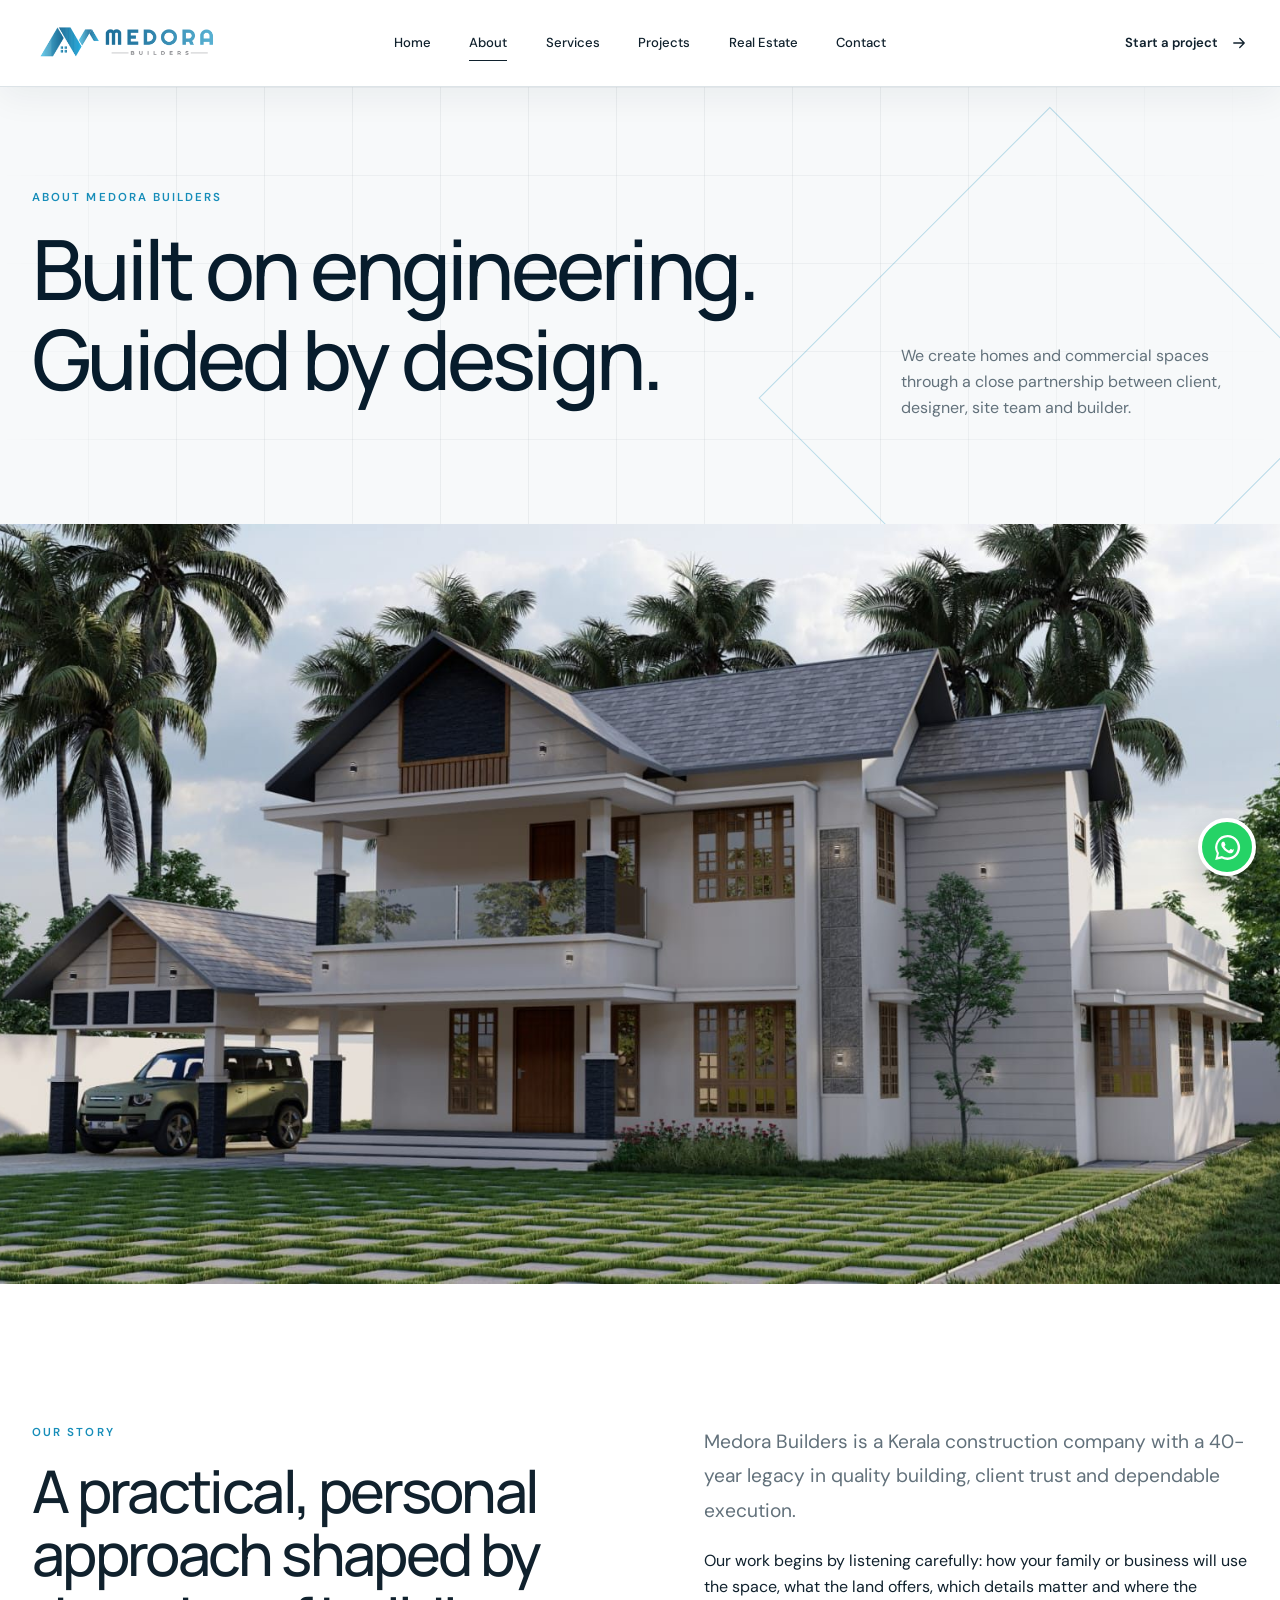
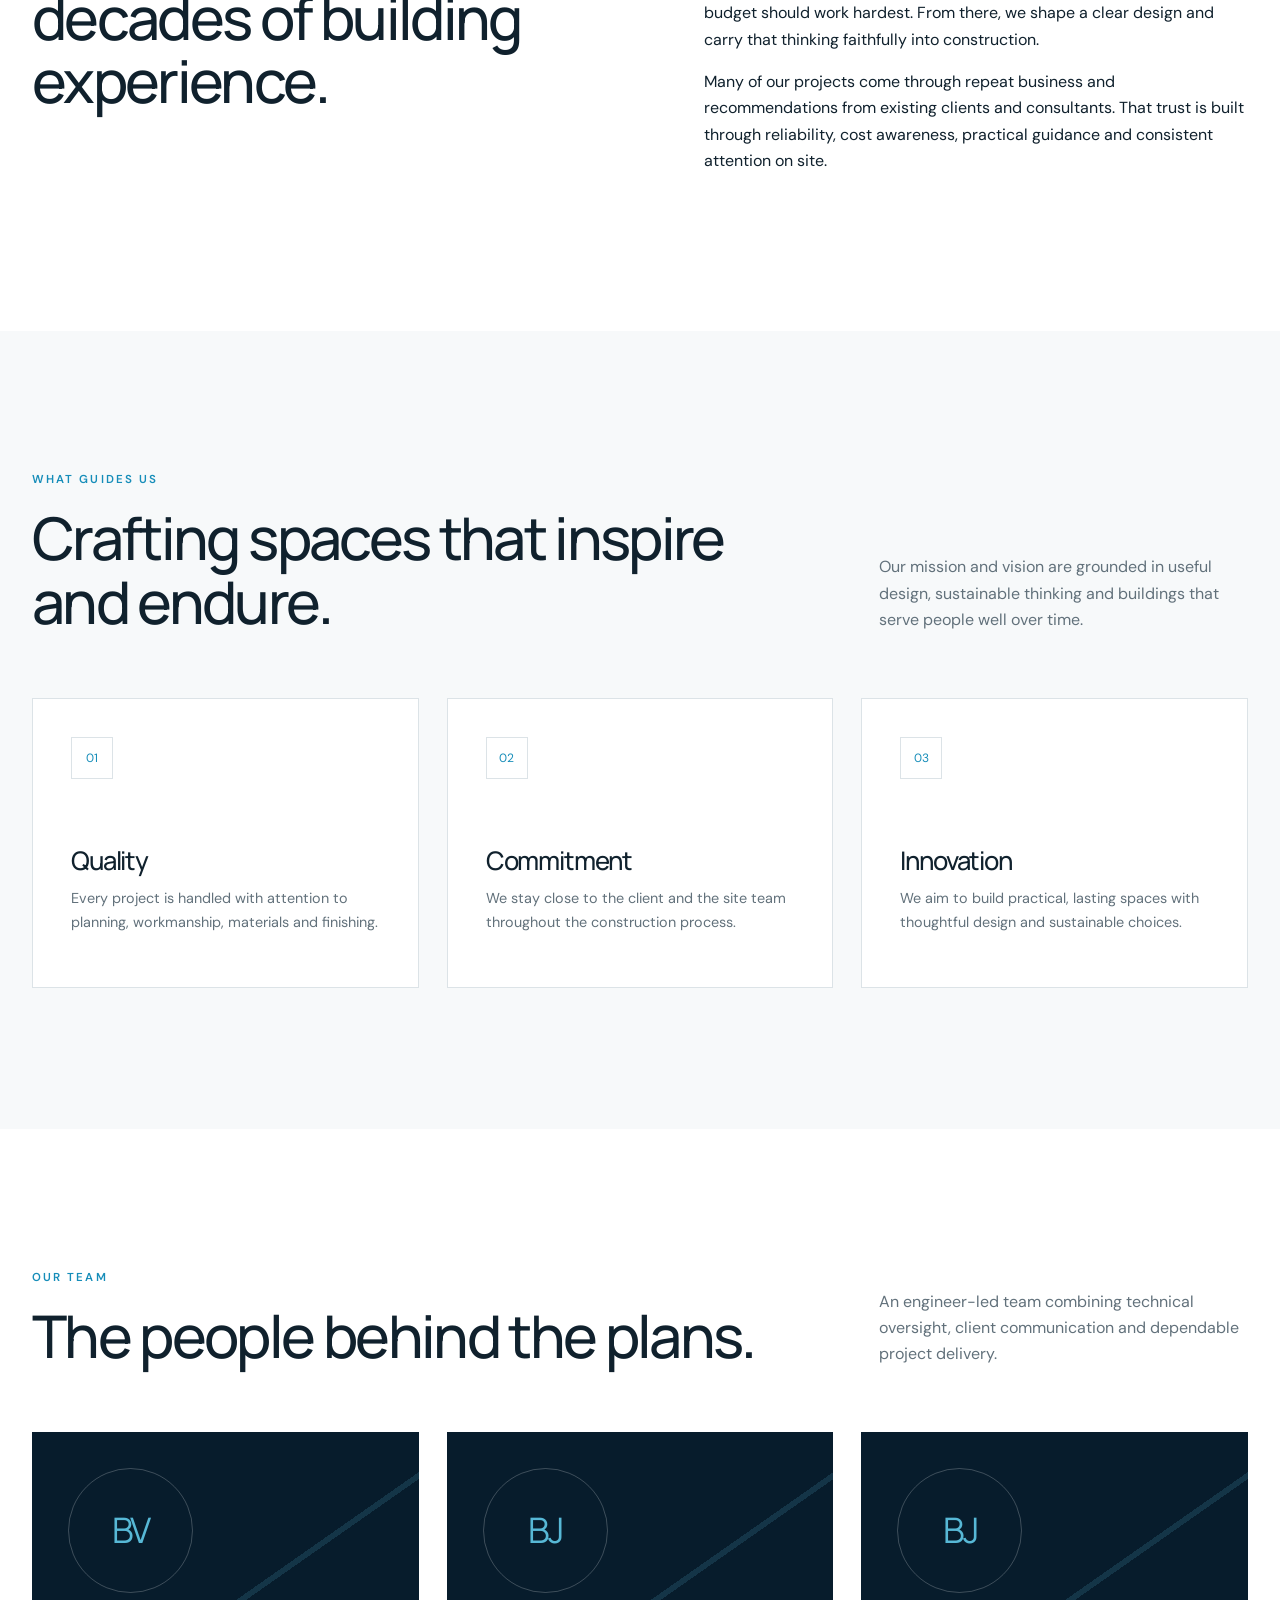
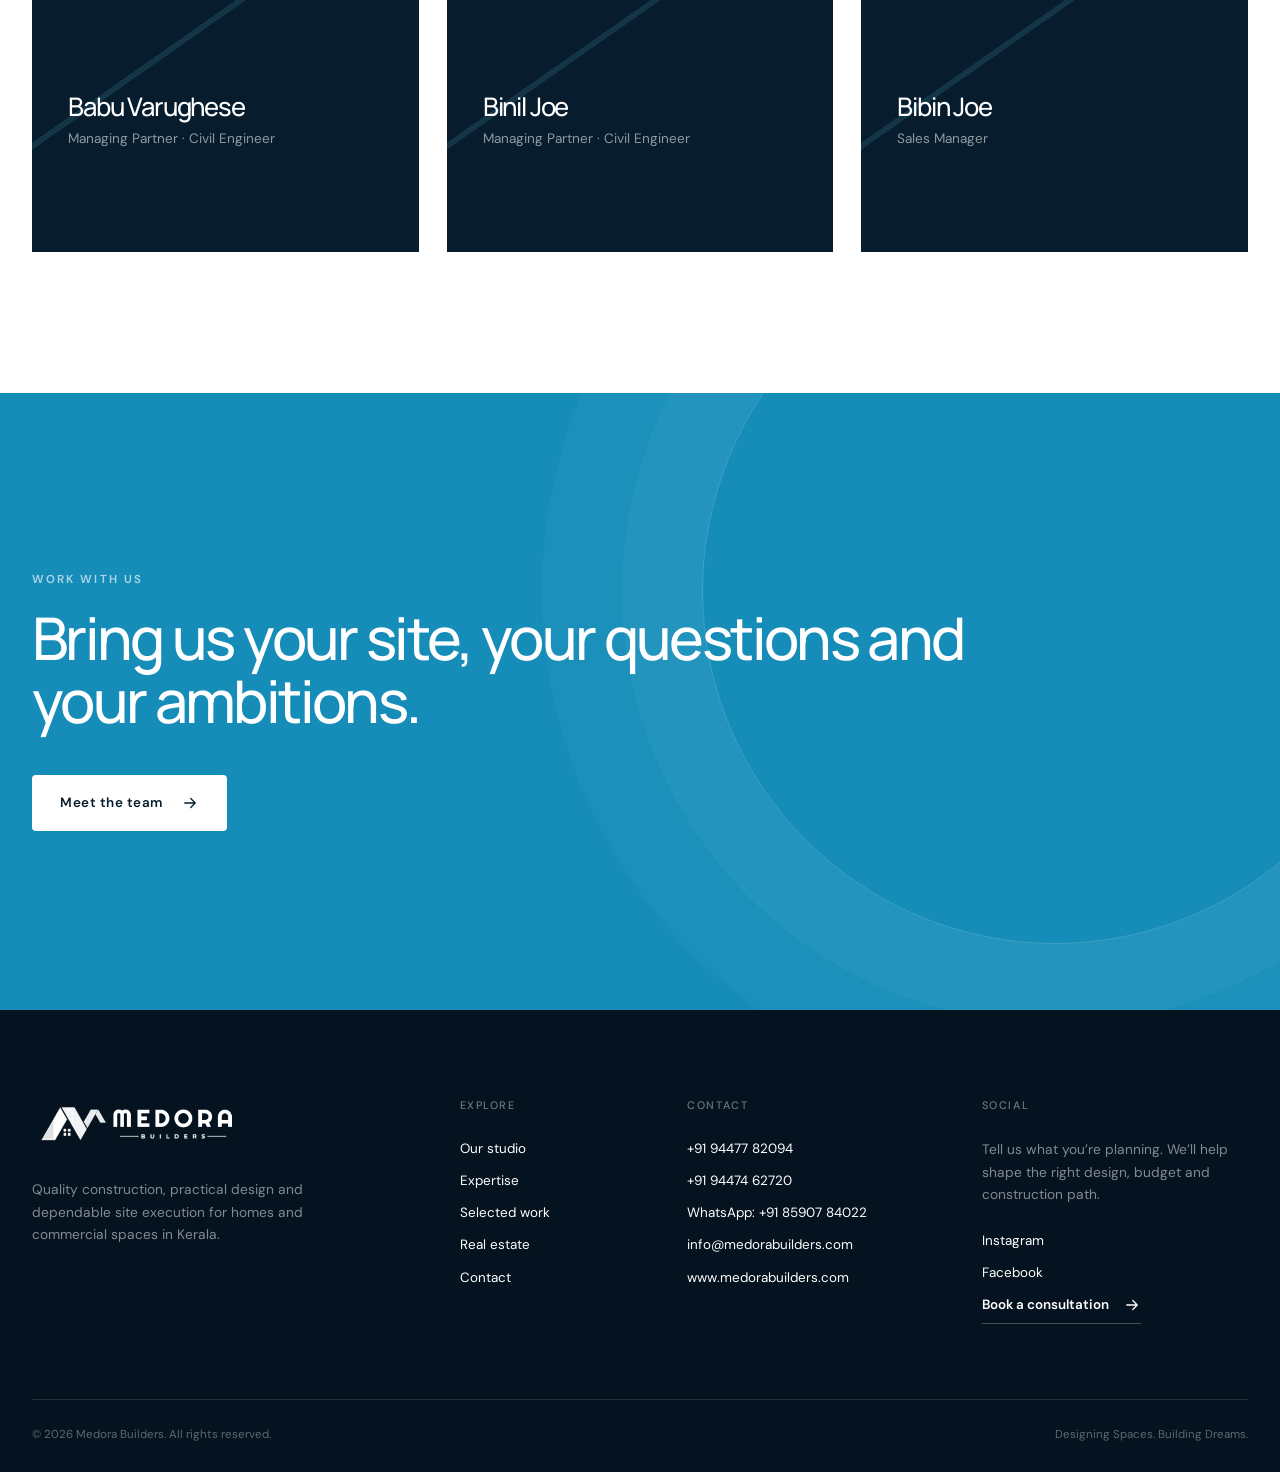
==== about.html @ 75dde577 "Add Medora Builders static website Replace maintenance placeholder with a complete static site. Adds" ====
<!DOCTYPE html>
<html lang="en">
  <head>
    <meta charset="utf-8">
    <meta name="viewport" content="width=device-width, initial-scale=1">
    <title>About Medora Builders | Engineer-Led Building Studio</title>
    <meta name="description" content="Meet the civil engineers and project team behind Medora Builders, a Kerala architecture and construction studio.">
    <meta name="theme-color" content="#071c2c">
    <link rel="canonical" href="https://medorabuilders.com/about.html">
    <link rel="icon" href="assets/images/favicon.png" type="image/png">
    <link rel="stylesheet" href="assets/css/styles.css">
    <script src="assets/js/projects-data.js" defer></script>
    <script src="assets/js/app.js" defer></script>
  </head>
  <body class="inner-page" data-page="about">
    <div data-site-header></div>
    <main>
      <section class="page-hero">
        <div class="container page-hero-grid">
          <div>
            <p class="section-kicker">About Medora Builders</p>
            <h1>Built on engineering. Guided by design.</h1>
          </div>
          <p>We create homes and commercial spaces through a close partnership between client, designer, site team and builder.</p>
        </div>
      </section>

      <div class="wide-image">
        <img src="assets/images/medora-classic-villa-render.jpg" alt="Villa design by Medora Builders">
      </div>

      <section class="section">
        <div class="container story-grid">
          <div data-reveal>
            <p class="section-kicker">Our story</p>
            <h2>A practical, personal approach shaped by decades of building experience.</h2>
          </div>
          <div data-reveal>
            <p class="large-copy">Medora Builders is a Kerala construction company with a 40-year legacy in quality building, client trust and dependable execution.</p>
            <p>Our work begins by listening carefully: how your family or business will use the space, what the land offers, which details matter and where the budget should work hardest. From there, we shape a clear design and carry that thinking faithfully into construction.</p>
            <p>Many of our projects come through repeat business and recommendations from existing clients and consultants. That trust is built through reliability, cost awareness, practical guidance and consistent attention on site.</p>
          </div>
        </div>
      </section>

      <section class="section section-soft">
        <div class="container">
          <div class="section-heading inline-heading" data-reveal>
            <div><p class="section-kicker">What guides us</p><h2>Crafting spaces that inspire and endure.</h2></div>
            <p>Our mission and vision are grounded in useful design, sustainable thinking and buildings that serve people well over time.</p>
          </div>
          <div class="values-grid">
            <article class="value-card" data-reveal><span>01</span><h3>Quality</h3><p>Every project is handled with attention to planning, workmanship, materials and finishing.</p></article>
            <article class="value-card" data-reveal><span>02</span><h3>Commitment</h3><p>We stay close to the client and the site team throughout the construction process.</p></article>
            <article class="value-card" data-reveal><span>03</span><h3>Innovation</h3><p>We aim to build practical, lasting spaces with thoughtful design and sustainable choices.</p></article>
          </div>
        </div>
      </section>

      <section class="section">
        <div class="container">
          <div class="section-heading inline-heading" data-reveal>
            <div><p class="section-kicker">Our team</p><h2>The people behind the plans.</h2></div>
            <p>An engineer-led team combining technical oversight, client communication and dependable project delivery.</p>
          </div>
          <div class="team-grid">
            <article class="team-card" data-reveal><div class="team-monogram">BV</div><h3>Babu Varughese</h3><p>Managing Partner · Civil Engineer</p></article>
            <article class="team-card" data-reveal><div class="team-monogram">BJ</div><h3>Binil Joe</h3><p>Managing Partner · Civil Engineer</p></article>
            <article class="team-card" data-reveal><div class="team-monogram">BJ</div><h3>Bibin Joe</h3><p>Sales Manager</p></article>
          </div>
        </div>
      </section>

      <section class="contact-banner">
        <div class="container" data-reveal>
          <p class="section-kicker light">Work with us</p>
          <h2>Bring us your site, your questions and your ambitions.</h2>
          <a class="button button-light" href="contact.html">Meet the team
            <svg viewBox="0 0 24 24" aria-hidden="true"><path d="M5 12h14M13 6l6 6-6 6"/></svg>
          </a>
        </div>
      </section>
    </main>
    <div data-site-footer></div>
  </body>
</html>
---- assets/css/styles.css ----
@import url("https://fonts.googleapis.com/css2?family=DM+Sans:wght@300;400;500;600&family=Manrope:wght@400;500;600&display=swap");

:root {
  --navy: #071c2c;
  --navy-2: #0b2a40;
  --blue: #168db9;
  --blue-soft: #dff2f8;
  --sky: #57b8d6;
  --ink: #10212d;
  --muted: #62717b;
  --line: #dce3e7;
  --paper: #f7f9fa;
  --white: #fff;
  --green: #25d366;
  --shadow: 0 24px 70px rgba(6, 30, 46, 0.12);
  --radius: 4px;
  --container: min(1240px, calc(100vw - 64px));
}

* {
  box-sizing: border-box;
}

html {
  scroll-behavior: smooth;
}

body {
  margin: 0;
  overflow-x: hidden;
  color: var(--ink);
  background: var(--white);
  font-family: "DM Sans", Arial, sans-serif;
  font-size: 16px;
  line-height: 1.65;
  -webkit-font-smoothing: antialiased;
}

body.menu-open,
body.lightbox-open {
  overflow: hidden;
}

img {
  display: block;
  max-width: 100%;
}

a {
  color: inherit;
  text-decoration: none;
}

button,
input,
textarea,
select {
  font: inherit;
}

button {
  color: inherit;
}

h1,
h2,
h3,
p {
  margin-top: 0;
}

h1,
h2,
h3 {
  font-family: "Manrope", Arial, sans-serif;
  font-weight: 500;
  letter-spacing: -0.045em;
  line-height: 1.08;
}

h1 {
  font-size: clamp(3.3rem, 7.2vw, 7.4rem);
}

h2 {
  font-size: clamp(2.25rem, 4.6vw, 4.6rem);
}

h3 {
  font-size: clamp(1.25rem, 2vw, 1.7rem);
}

.container {
  width: var(--container);
  margin-inline: auto;
}

.section {
  padding: clamp(90px, 11vw, 150px) 0;
}

.section-soft {
  background: var(--paper);
}

.section-dark {
  color: var(--white);
  background: var(--navy);
}

.section-kicker,
.eyebrow {
  margin-bottom: 18px;
  color: var(--blue);
  font-size: 0.72rem;
  font-weight: 600;
  letter-spacing: 0.18em;
  line-height: 1.4;
  text-transform: uppercase;
}

.eyebrow {
  margin-bottom: 10px;
}

.light {
  color: rgba(255, 255, 255, 0.65);
}

.large-copy {
  color: var(--muted);
  font-size: clamp(1.08rem, 1.5vw, 1.3rem);
  line-height: 1.8;
}

.button {
  display: inline-flex;
  min-height: 56px;
  align-items: center;
  justify-content: center;
  gap: 18px;
  padding: 0 27px;
  border: 1px solid transparent;
  border-radius: var(--radius);
  font-size: 0.84rem;
  font-weight: 600;
  letter-spacing: 0.04em;
  transition: 0.3s ease;
}

.button svg,
.nav-cta svg,
.text-link svg,
.project-arrow svg {
  width: 18px;
  fill: none;
  stroke: currentColor;
  stroke-linecap: round;
  stroke-linejoin: round;
  stroke-width: 1.7;
  transition: transform 0.3s ease;
}

.button:hover svg,
.nav-cta:hover svg,
.text-link:hover svg {
  transform: translateX(5px);
}

.button-primary {
  color: var(--white);
  background: var(--blue);
}

.button-primary:hover {
  background: #0f7da5;
  transform: translateY(-2px);
}

.button-outline {
  border-color: rgba(255, 255, 255, 0.45);
  color: var(--white);
  background: rgba(255, 255, 255, 0.04);
  backdrop-filter: blur(8px);
}

.button-outline:hover {
  border-color: var(--white);
  background: rgba(255, 255, 255, 0.1);
}

.button-light {
  color: var(--navy);
  background: var(--white);
}

.text-link {
  display: inline-flex;
  align-items: center;
  gap: 14px;
  border-bottom: 1px solid var(--line);
  padding-bottom: 7px;
  font-size: 0.86rem;
  font-weight: 600;
}

.text-link.light {
  border-color: rgba(255, 255, 255, 0.25);
  color: var(--white);
}

[data-reveal] {
  opacity: 0;
  transform: translateY(24px);
  transition: opacity 0.8s ease, transform 0.8s cubic-bezier(0.2, 0.7, 0.2, 1);
}

[data-reveal].revealed {
  opacity: 1;
  transform: translateY(0);
}

.site-header {
  position: fixed;
  z-index: 100;
  top: 0;
  right: 0;
  left: 0;
  border-bottom: 1px solid rgba(255, 255, 255, 0.15);
  color: var(--white);
  transition: 0.35s ease;
}

.site-header.scrolled,
.inner-page .site-header {
  border-color: var(--line);
  color: var(--ink);
  background: rgba(255, 255, 255, 0.95);
  box-shadow: 0 10px 35px rgba(7, 28, 44, 0.06);
  backdrop-filter: blur(16px);
}

.nav-wrap {
  position: relative;
  z-index: 2;
  display: grid;
  min-height: 86px;
  grid-template-columns: 250px 1fr 250px;
  align-items: center;
}

.brand {
  position: relative;
  z-index: 2;
  width: 190px;
  line-height: 0;
}

.brand img {
  display: block;
  width: 100%;
  height: auto;
  object-fit: contain;
  filter: brightness(0) invert(1);
}

.site-header.scrolled .brand img,
.inner-page .brand img {
  filter: none;
}

.desktop-nav {
  display: flex;
  align-items: center;
  justify-content: center;
  gap: clamp(22px, 3vw, 42px);
}

.desktop-nav a {
  position: relative;
  padding: 31px 0;
  font-size: 0.82rem;
  font-weight: 500;
}

.desktop-nav a::after {
  position: absolute;
  right: 0;
  bottom: 24px;
  left: 0;
  height: 1px;
  background: currentColor;
  content: "";
  transform: scaleX(0);
  transition: transform 0.25s ease;
}

.desktop-nav a:hover::after,
.desktop-nav a.active::after {
  transform: scaleX(1);
}

.nav-cta {
  display: inline-flex;
  align-items: center;
  justify-self: end;
  gap: 12px;
  font-size: 0.82rem;
  font-weight: 600;
}

.menu-toggle {
  position: relative;
  z-index: 2;
  display: none;
  width: 44px;
  height: 44px;
  align-items: center;
  justify-content: center;
  border: 0;
  background: none;
  cursor: pointer;
}

.menu-toggle svg {
  width: 25px;
  fill: none;
  stroke: currentColor;
  stroke-linecap: round;
  stroke-width: 1.7;
}

.mobile-menu {
  display: none;
}

.hero {
  position: relative;
  display: flex;
  min-height: min(920px, 100svh);
  align-items: flex-end;
  overflow: hidden;
  color: var(--white);
  background: var(--navy);
}

.hero::before {
  position: absolute;
  z-index: 1;
  inset: 0;
  background:
    linear-gradient(90deg, rgba(3, 21, 34, 0.88) 0%, rgba(3, 21, 34, 0.5) 47%, rgba(3, 21, 34, 0.15) 100%),
    linear-gradient(0deg, rgba(3, 21, 34, 0.65) 0%, transparent 55%);
  content: "";
}

.hero-media {
  position: absolute;
  inset: 0;
}

.hero-media img {
  width: 100%;
  height: 100%;
  object-fit: cover;
  animation: heroScale 14s ease-out both;
}

@keyframes heroScale {
  from {
    transform: scale(1.06);
  }
  to {
    transform: scale(1);
  }
}

.hero-content {
  position: relative;
  z-index: 2;
  padding-top: 170px;
  padding-bottom: clamp(70px, 9vw, 120px);
}

.hero-content h1 {
  max-width: 980px;
  margin-bottom: 30px;
}

.hero-intro {
  display: grid;
  max-width: 920px;
  grid-template-columns: 1fr auto;
  align-items: end;
  gap: 40px;
}

.hero-intro p {
  max-width: 540px;
  margin: 0;
  color: rgba(255, 255, 255, 0.76);
  font-size: 1.06rem;
}

.hero-actions {
  display: flex;
  gap: 12px;
}

.hero-caption {
  position: absolute;
  z-index: 2;
  right: 24px;
  bottom: 22px;
  color: rgba(255, 255, 255, 0.65);
  font-size: 0.68rem;
  letter-spacing: 0.14em;
  text-transform: uppercase;
  writing-mode: vertical-rl;
}

.intro-grid,
.detail-grid {
  display: grid;
  grid-template-columns: minmax(260px, 0.8fr) minmax(440px, 1.2fr);
  gap: clamp(60px, 9vw, 150px);
}

.intro-grid h2 {
  max-width: 580px;
  margin-bottom: 0;
}

.intro-copy {
  align-self: end;
}

.intro-copy .text-link {
  margin-top: 16px;
}

.stats-row {
  display: grid;
  margin-top: 90px;
  border-top: 1px solid var(--line);
  grid-template-columns: repeat(3, 1fr);
}

.stat {
  padding: 42px 30px 0 0;
  border-right: 1px solid var(--line);
}

.stat + .stat {
  padding-left: 42px;
}

.stat:last-child {
  border-right: 0;
}

.stat strong {
  display: block;
  margin-bottom: 10px;
  color: var(--navy);
  font-family: "Manrope", Arial, sans-serif;
  font-size: clamp(2.7rem, 5vw, 4.7rem);
  font-weight: 400;
  letter-spacing: -0.06em;
  line-height: 1;
}

.stat > span {
  color: var(--muted);
  font-size: 0.84rem;
}

.stat strong span {
  color: inherit;
  font-size: inherit;
}

.capability-row {
  display: grid;
  margin-top: 90px;
  border-top: 1px solid var(--line);
  grid-template-columns: repeat(3, 1fr);
}

.capability {
  padding: 34px 34px 0 0;
  border-right: 1px solid var(--line);
}

.capability + .capability {
  padding-left: 34px;
}

.capability:last-child {
  border-right: 0;
}

.capability strong,
.capability span {
  display: block;
}

.capability strong {
  margin-bottom: 12px;
  color: var(--navy);
  font-family: "Manrope", Arial, sans-serif;
  font-size: clamp(1.25rem, 2vw, 1.65rem);
  font-weight: 500;
  letter-spacing: -0.03em;
  line-height: 1.15;
}

.capability span {
  color: var(--muted);
  font-size: 0.9rem;
  line-height: 1.7;
}

.inline-heading {
  display: grid;
  margin-bottom: 64px;
  grid-template-columns: 1.35fr 0.65fr;
  align-items: end;
  gap: 80px;
}

.inline-heading h2 {
  margin: 0;
}

.inline-heading > p {
  margin: 0;
  color: var(--muted);
}

.services-grid {
  display: grid;
  border-top: 1px solid rgba(255, 255, 255, 0.18);
  grid-template-columns: repeat(3, 1fr);
}

.service-card {
  position: relative;
  min-height: 350px;
  padding: 40px;
  border-right: 1px solid rgba(255, 255, 255, 0.18);
  border-bottom: 1px solid rgba(255, 255, 255, 0.18);
  transition: background 0.35s ease;
}

.service-card:nth-child(3n) {
  border-right: 0;
}

.service-card:hover {
  background: var(--navy-2);
}

.service-number {
  display: block;
  margin-bottom: 80px;
  color: var(--sky);
  font-size: 0.72rem;
  letter-spacing: 0.15em;
}

.service-card h3 {
  margin-bottom: 18px;
}

.service-card p {
  margin: 0;
  color: rgba(255, 255, 255, 0.56);
  font-size: 0.92rem;
}

.project-grid {
  display: grid;
  grid-template-columns: repeat(2, 1fr);
  gap: 80px 28px;
}

.project-card {
  min-width: 0;
}

.project-image {
  position: relative;
  display: block;
  height: clamp(330px, 43vw, 580px);
  overflow: hidden;
  background: #e9edef;
}

.project-card:nth-child(even) {
  margin-top: 100px;
}

.project-image img {
  width: 100%;
  height: 100%;
  object-fit: cover;
  transition: transform 0.8s cubic-bezier(0.2, 0.7, 0.2, 1);
}

.project-image:hover img {
  transform: scale(1.035);
}

.project-index {
  position: absolute;
  top: 20px;
  left: 20px;
  padding: 6px 10px;
  color: var(--navy);
  background: rgba(255, 255, 255, 0.86);
  font-size: 0.68rem;
  font-weight: 600;
  letter-spacing: 0.1em;
  backdrop-filter: blur(8px);
}

.project-arrow {
  position: absolute;
  right: 20px;
  bottom: 20px;
  display: flex;
  width: 54px;
  height: 54px;
  align-items: center;
  justify-content: center;
  color: var(--white);
  background: var(--blue);
  transform: translateY(12px);
  opacity: 0;
  transition: 0.35s ease;
}

.project-image:hover .project-arrow {
  transform: translateY(0);
  opacity: 1;
}

.project-copy {
  display: grid;
  padding-top: 24px;
  grid-template-columns: 1fr 0.7fr;
  gap: 28px;
}

.project-copy h3 {
  margin: 0;
}

.project-copy p:last-child {
  margin: 0;
  color: var(--muted);
  font-size: 0.88rem;
}

.project-section-action {
  margin-top: 75px;
  text-align: center;
}

.why-grid {
  display: grid;
  grid-template-columns: 0.9fr 1.1fr;
  gap: clamp(70px, 10vw, 150px);
}

.why-visual {
  position: relative;
  min-height: 640px;
}

.why-visual img {
  width: 82%;
  height: 88%;
  object-fit: cover;
}

.why-visual::after {
  position: absolute;
  right: 0;
  bottom: 0;
  width: 55%;
  height: 45%;
  border: 18px solid var(--paper);
  background: url("../images/medora-interior-courtyard.jpg") center / cover;
  content: "";
}

.why-copy {
  align-self: center;
}

.why-copy h2 {
  margin-bottom: 50px;
}

.why-list {
  border-top: 1px solid var(--line);
}

.why-item {
  display: grid;
  padding: 25px 0;
  border-bottom: 1px solid var(--line);
  grid-template-columns: 50px 1fr;
}

.why-item span {
  color: var(--blue);
  font-size: 0.74rem;
}

.why-item h3 {
  margin-bottom: 8px;
  font-size: 1.1rem;
  letter-spacing: -0.02em;
}

.why-item p {
  margin: 0;
  color: var(--muted);
  font-size: 0.87rem;
}

.process-list {
  display: grid;
  margin-top: 65px;
  border-top: 1px solid rgba(255, 255, 255, 0.18);
  grid-template-columns: repeat(4, 1fr);
}

.process-item {
  padding: 38px 28px 0 0;
}

.process-item + .process-item {
  padding-left: 28px;
  border-left: 1px solid rgba(255, 255, 255, 0.18);
}

.process-item span {
  color: var(--sky);
  font-size: 0.72rem;
  letter-spacing: 0.15em;
}

.process-item h3 {
  margin: 60px 0 16px;
  font-size: 1.3rem;
}

.process-item p {
  margin: 0;
  color: rgba(255, 255, 255, 0.55);
  font-size: 0.87rem;
}

.testimonial {
  max-width: 960px;
  margin: 0 auto;
  text-align: center;
}

.quote-mark {
  display: block;
  height: 48px;
  margin-bottom: 20px;
  color: var(--blue);
  font-family: Georgia, serif;
  font-size: 5rem;
  line-height: 1;
}

.testimonial blockquote {
  margin: 0 0 34px;
  font-family: "Manrope", Arial, sans-serif;
  font-size: clamp(1.6rem, 3.2vw, 3rem);
  font-weight: 400;
  letter-spacing: -0.045em;
  line-height: 1.35;
}

.testimonial cite {
  color: var(--muted);
  font-size: 0.8rem;
  font-style: normal;
  letter-spacing: 0.12em;
  text-transform: uppercase;
}

.contact-banner {
  position: relative;
  padding: clamp(100px, 14vw, 190px) 0;
  overflow: hidden;
  color: var(--white);
  background: var(--blue);
}

.contact-banner::after {
  position: absolute;
  top: -25%;
  right: -10%;
  width: 55vw;
  height: 55vw;
  border: 1px solid rgba(255, 255, 255, 0.17);
  border-radius: 50%;
  content: "";
  box-shadow: 0 0 0 80px rgba(255, 255, 255, 0.035), 0 0 0 160px rgba(255, 255, 255, 0.025);
}

.contact-banner .container {
  position: relative;
  z-index: 1;
}

.contact-banner h2 {
  max-width: 950px;
  margin-bottom: 42px;
}

.page-hero {
  position: relative;
  padding: 190px 0 90px;
  overflow: hidden;
  background: var(--paper);
}

.page-hero::before {
  position: absolute;
  inset: 0;
  background:
    linear-gradient(90deg, rgba(7, 28, 44, 0.055) 1px, transparent 1px),
    linear-gradient(0deg, rgba(7, 28, 44, 0.045) 1px, transparent 1px);
  background-size: 88px 88px;
  content: "";
  mask-image: linear-gradient(90deg, transparent, #000 12%, #000 72%, transparent);
}

.page-hero::after {
  position: absolute;
  right: max(24px, calc((100vw - 1240px) / 2));
  bottom: -80px;
  width: min(32vw, 420px);
  aspect-ratio: 1;
  border: 1px solid rgba(22, 141, 185, 0.28);
  content: "";
  transform: rotate(45deg);
}

.page-hero .container {
  position: relative;
  z-index: 1;
}

.page-hero h1 {
  max-width: 1050px;
  margin-bottom: 30px;
  color: var(--navy);
  font-size: clamp(3.2rem, 6.5vw, 6.7rem);
}

.page-hero-grid {
  display: grid;
  grid-template-columns: 1.25fr 0.55fr;
  align-items: end;
  gap: 80px;
}

.page-hero-grid > p {
  margin: 0 0 12px;
  color: var(--muted);
}

.wide-image {
  height: clamp(420px, 60vw, 760px);
  overflow: hidden;
}

.wide-image img {
  width: 100%;
  height: 100%;
  object-fit: cover;
}

.architectural-section {
  position: relative;
  overflow: hidden;
}

.architectural-section::before {
  position: absolute;
  inset: 0;
  background:
    linear-gradient(90deg, rgba(22, 141, 185, 0.08) 1px, transparent 1px),
    linear-gradient(0deg, rgba(22, 141, 185, 0.06) 1px, transparent 1px);
  background-size: 54px 54px;
  content: "";
  opacity: 0.6;
}

.architectural-grid {
  position: relative;
  z-index: 1;
  display: grid;
  grid-template-columns: minmax(340px, 0.9fr) minmax(440px, 1.1fr);
  align-items: center;
  gap: clamp(56px, 9vw, 130px);
}

.architectural-board {
  position: relative;
  min-height: 520px;
  border: 1px solid rgba(7, 28, 44, 0.18);
  background:
    linear-gradient(90deg, rgba(7, 28, 44, 0.07) 1px, transparent 1px),
    linear-gradient(0deg, rgba(7, 28, 44, 0.06) 1px, transparent 1px),
    rgba(255, 255, 255, 0.72);
  background-size: 36px 36px;
  box-shadow: var(--shadow);
}

.architectural-board::before,
.architectural-board::after {
  position: absolute;
  content: "";
}

.architectural-board::before {
  right: 42px;
  bottom: 42px;
  left: 42px;
  height: 1px;
  background: rgba(7, 28, 44, 0.3);
}

.architectural-board::after {
  top: 48px;
  right: 70px;
  bottom: 70px;
  width: 1px;
  background: rgba(7, 28, 44, 0.22);
}

.plan-label {
  position: absolute;
  color: var(--blue);
  font-size: 0.68rem;
  font-weight: 600;
  letter-spacing: 0.16em;
  text-transform: uppercase;
}

.plan-label-top {
  top: 24px;
  left: 28px;
}

.plan-label-side {
  right: 20px;
  bottom: 120px;
  writing-mode: vertical-rl;
}

.plan-mass,
.plan-window {
  position: absolute;
  border: 1px solid var(--navy);
}

.plan-mass-large {
  right: 112px;
  bottom: 43px;
  left: 76px;
  height: 250px;
  border-top: 0;
}

.plan-mass-large::before {
  position: absolute;
  right: -1px;
  bottom: 100%;
  left: -1px;
  height: 112px;
  clip-path: polygon(0 100%, 50% 0, 100% 100%);
  border: 1px solid var(--navy);
  border-bottom: 0;
  background: rgba(22, 141, 185, 0.08);
  content: "";
}

.plan-mass-small {
  right: 58px;
  bottom: 43px;
  width: 110px;
  height: 165px;
  background: rgba(7, 28, 44, 0.04);
}

.plan-window {
  width: 58px;
  height: 84px;
  border-color: rgba(22, 141, 185, 0.85);
}

.plan-window-one {
  left: 118px;
  bottom: 112px;
}

.plan-window-two {
  left: 205px;
  bottom: 112px;
}

.architectural-copy p:not(.section-kicker) {
  max-width: 650px;
  color: var(--muted);
}

.detail-tags {
  display: flex;
  margin-top: 34px;
  flex-wrap: wrap;
  gap: 10px;
}

.detail-tags span {
  padding: 10px 14px;
  border: 1px solid var(--line);
  background: rgba(255, 255, 255, 0.72);
  color: var(--navy);
  font-size: 0.78rem;
  font-weight: 600;
}

.story-grid {
  display: grid;
  grid-template-columns: 1fr 1fr;
  gap: clamp(60px, 10vw, 160px);
}

.story-grid h2 {
  margin-bottom: 0;
}

.values-grid {
  display: grid;
  margin-top: 65px;
  grid-template-columns: repeat(3, 1fr);
  gap: 28px;
}

.value-card {
  min-height: 290px;
  padding: 38px;
  border: 1px solid var(--line);
  background: var(--white);
}

.value-card span {
  display: inline-flex;
  width: 42px;
  height: 42px;
  align-items: center;
  justify-content: center;
  margin-bottom: 68px;
  color: var(--blue);
  border: 1px solid var(--line);
  font-size: 0.75rem;
}

.value-card h3 {
  margin-bottom: 12px;
}

.value-card p {
  margin: 0;
  color: var(--muted);
  font-size: 0.9rem;
}

.team-grid {
  display: grid;
  margin-top: 60px;
  grid-template-columns: repeat(3, 1fr);
  gap: 28px;
}

.team-card {
  min-height: 420px;
  padding: 36px;
  color: var(--white);
  background:
    linear-gradient(145deg, transparent 0 45%, rgba(87, 184, 214, 0.16) 45% 46%, transparent 46%),
    var(--navy);
}

.team-monogram {
  display: flex;
  width: 125px;
  height: 125px;
  align-items: center;
  justify-content: center;
  margin-bottom: 100px;
  border: 1px solid rgba(255, 255, 255, 0.22);
  border-radius: 50%;
  color: var(--sky);
  font-family: "Manrope", Arial, sans-serif;
  font-size: 2.2rem;
  letter-spacing: -0.06em;
}

.team-card h3 {
  margin-bottom: 8px;
}

.team-card p {
  margin: 0;
  color: rgba(255, 255, 255, 0.55);
  font-size: 0.85rem;
}

.service-detail {
  display: grid;
  min-height: 420px;
  padding: 58px 0;
  border-top: 1px solid var(--line);
  grid-template-columns: 100px 0.75fr 1fr;
  gap: 60px;
}

.service-detail:last-child {
  border-bottom: 1px solid var(--line);
}

.service-detail > span {
  color: var(--blue);
  font-size: 0.72rem;
  letter-spacing: 0.14em;
}

.service-detail h2 {
  margin: 0;
  font-size: clamp(2rem, 3.6vw, 3.6rem);
}

.service-detail p {
  max-width: 550px;
  margin: 0 0 25px;
  color: var(--muted);
}

.service-detail ul {
  margin: 0;
  padding: 0;
  list-style: none;
}

.service-detail li {
  padding: 10px 0;
  border-bottom: 1px solid var(--line);
  font-size: 0.88rem;
}

.filters {
  display: flex;
  margin-bottom: 60px;
  flex-wrap: wrap;
  gap: 10px;
}

.filter-button {
  padding: 10px 18px;
  border: 1px solid var(--line);
  border-radius: 50px;
  color: var(--muted);
  background: var(--white);
  font-size: 0.78rem;
  cursor: pointer;
  transition: 0.25s ease;
}

.filter-button:hover,
.filter-button.active {
  border-color: var(--navy);
  color: var(--white);
  background: var(--navy);
}

.property-hero h1 {
  max-width: 900px;
}

.property-feature {
  position: relative;
  min-height: 720px;
  overflow: hidden;
  color: var(--white);
  background: var(--navy);
}

.property-feature::after {
  position: absolute;
  inset: 0;
  background:
    linear-gradient(90deg, rgba(3, 21, 34, 0.78), rgba(3, 21, 34, 0.18)),
    linear-gradient(0deg, rgba(3, 21, 34, 0.64), transparent 55%);
  content: "";
}

.property-feature-media,
.property-feature-media img {
  position: absolute;
  inset: 0;
  width: 100%;
  height: 100%;
}

.property-feature-media img {
  object-fit: cover;
}

.property-feature-content {
  position: relative;
  z-index: 1;
  display: flex;
  min-height: 720px;
  align-items: flex-end;
  padding-bottom: clamp(60px, 9vw, 115px);
}

.property-feature-card {
  width: min(680px, 100%);
  padding-left: 34px;
  border-left: 1px solid rgba(255, 255, 255, 0.36);
}

.property-feature-card h2 {
  margin-bottom: 24px;
}

.property-feature-card p:not(.section-kicker) {
  max-width: 560px;
  margin-bottom: 34px;
  color: rgba(255, 255, 255, 0.72);
}

.property-grid {
  display: grid;
  grid-template-columns: repeat(3, 1fr);
  gap: 28px;
}

.property-card {
  display: grid;
  min-width: 0;
  border: 1px solid var(--line);
  background: var(--white);
}

.property-image {
  position: relative;
  height: 310px;
  overflow: hidden;
  background: #e7ecee;
}

.property-image img {
  width: 100%;
  height: 100%;
  object-fit: cover;
  transition: transform 0.7s cubic-bezier(0.2, 0.7, 0.2, 1);
}

.property-image:hover img {
  transform: scale(1.035);
}

.property-image span {
  position: absolute;
  top: 18px;
  left: 18px;
  padding: 7px 11px;
  color: var(--navy);
  background: rgba(255, 255, 255, 0.88);
  font-size: 0.68rem;
  font-weight: 600;
  letter-spacing: 0.12em;
  text-transform: uppercase;
  backdrop-filter: blur(8px);
}

.property-copy {
  display: flex;
  min-height: 440px;
  flex-direction: column;
  padding: 30px;
}

.property-meta {
  display: flex;
  margin-bottom: 16px;
  flex-wrap: wrap;
  gap: 8px;
}

.property-meta span {
  color: var(--blue);
  font-size: 0.7rem;
  font-weight: 600;
  letter-spacing: 0.12em;
  text-transform: uppercase;
}

.property-meta span + span::before {
  margin-right: 8px;
  color: var(--line);
  content: "/";
}

.property-copy h3 {
  margin-bottom: 14px;
}

.property-copy p {
  color: var(--muted);
  font-size: 0.9rem;
}

.property-facts-list {
  margin: 22px 0 28px;
  border-top: 1px solid var(--line);
}

.property-facts-list div {
  display: grid;
  padding: 12px 0;
  border-bottom: 1px solid var(--line);
  grid-template-columns: 0.7fr 1fr;
  gap: 18px;
}

.property-facts-list dt,
.property-facts-list dd {
  margin: 0;
  font-size: 0.82rem;
}

.property-facts-list dt {
  color: var(--muted);
}

.property-facts-list dd {
  color: var(--navy);
  font-weight: 600;
}

.property-copy .text-link {
  width: fit-content;
  margin-top: auto;
}

.real-estate-support {
  display: grid;
  grid-template-columns: minmax(280px, 0.8fr) minmax(440px, 1.2fr);
  gap: clamp(58px, 9vw, 130px);
}

.support-list {
  display: grid;
  border-top: 1px solid var(--line);
}

.support-list article {
  display: grid;
  padding: 28px 0;
  border-bottom: 1px solid var(--line);
  grid-template-columns: 54px 0.55fr 1fr;
  gap: 24px;
}

.support-list span {
  color: var(--blue);
  font-size: 0.74rem;
  letter-spacing: 0.15em;
}

.support-list h3 {
  margin: 0;
  font-size: 1.12rem;
}

.support-list p {
  margin: 0;
  color: var(--muted);
  font-size: 0.88rem;
}

.project-card[hidden] {
  display: none;
}

.project-detail-hero {
  position: relative;
  min-height: 100svh;
  overflow: hidden;
  color: var(--white);
  background: var(--navy);
}

.project-detail-hero::after {
  position: absolute;
  inset: 0;
  background: linear-gradient(0deg, rgba(4, 22, 35, 0.85), transparent 65%);
  content: "";
}

.project-detail-image,
.project-detail-image img {
  position: absolute;
  width: 100%;
  height: 100%;
  inset: 0;
  object-fit: cover;
}

.project-detail-heading {
  position: absolute;
  z-index: 2;
  bottom: 70px;
  left: 50%;
  transform: translateX(-50%);
}

.project-detail-heading h1 {
  max-width: 1050px;
  margin: 0;
  font-size: clamp(3rem, 6.5vw, 6.8rem);
}

.back-link {
  display: inline-block;
  margin-bottom: 55px;
  color: rgba(255, 255, 255, 0.7);
  font-size: 0.8rem;
}

.project-facts {
  display: grid;
  margin-top: 55px;
  border-top: 1px solid var(--line);
  grid-template-columns: 1fr 1fr;
}

.project-facts div {
  padding: 25px 20px 25px 0;
  border-bottom: 1px solid var(--line);
}

.project-facts div:nth-child(even) {
  padding-left: 25px;
  border-left: 1px solid var(--line);
}

.project-facts span,
.project-facts strong {
  display: block;
}

.project-facts span {
  margin-bottom: 8px;
  color: var(--muted);
  font-size: 0.72rem;
  letter-spacing: 0.1em;
  text-transform: uppercase;
}

.project-facts strong {
  font-size: 0.92rem;
  font-weight: 500;
}

.gallery-section {
  background: var(--paper);
}

.project-gallery {
  display: grid;
  grid-template-columns: 1.2fr 0.8fr;
  grid-template-rows: repeat(2, 330px);
  gap: 20px;
}

.gallery-item {
  position: relative;
  overflow: hidden;
  padding: 0;
  border: 0;
  background: #e4e9eb;
  cursor: zoom-in;
}

.gallery-item:first-child {
  grid-row: 1 / 3;
}

.gallery-item img {
  width: 100%;
  height: 100%;
  object-fit: cover;
  transition: transform 0.6s ease;
}

.gallery-item:hover img {
  transform: scale(1.025);
}

.gallery-item span {
  position: absolute;
  right: 15px;
  bottom: 15px;
  padding: 8px 12px;
  color: var(--navy);
  background: rgba(255, 255, 255, 0.9);
  font-size: 0.7rem;
}

.detail-cta {
  color: var(--white);
  background: var(--blue);
}

.detail-cta h2 {
  max-width: 900px;
  margin-bottom: 45px;
}

.lightbox {
  position: fixed;
  z-index: 300;
  display: flex;
  align-items: center;
  justify-content: center;
  padding: 70px;
  opacity: 0;
  visibility: hidden;
  background: rgba(3, 15, 24, 0.94);
  transition: 0.25s ease;
}

.lightbox,
.lightbox::before {
  inset: 0;
}

.lightbox.open {
  opacity: 1;
  visibility: visible;
}

.lightbox img {
  max-width: 100%;
  max-height: 100%;
  object-fit: contain;
  box-shadow: var(--shadow);
}

.lightbox-close {
  position: absolute;
  z-index: 1;
  top: 22px;
  right: 24px;
  display: flex;
  width: 46px;
  height: 46px;
  align-items: center;
  justify-content: center;
  border: 1px solid rgba(255, 255, 255, 0.3);
  border-radius: 50%;
  color: var(--white);
  background: none;
  cursor: pointer;
}

.lightbox-close svg {
  width: 20px;
  fill: none;
  stroke: currentColor;
}

.contact-layout {
  display: grid;
  grid-template-columns: 0.8fr 1.2fr;
  gap: clamp(60px, 10vw, 150px);
}

.contact-details h2 {
  margin-bottom: 42px;
  font-size: clamp(2rem, 3.5vw, 3.5rem);
}

.contact-group {
  padding: 24px 0;
  border-top: 1px solid var(--line);
}

.contact-group span {
  display: block;
  margin-bottom: 8px;
  color: var(--muted);
  font-size: 0.7rem;
  letter-spacing: 0.12em;
  text-transform: uppercase;
}

.contact-group a {
  display: block;
  width: fit-content;
  font-size: 1.05rem;
}

.contact-form {
  padding: clamp(30px, 5vw, 60px);
  background: var(--paper);
}

.form-grid {
  display: grid;
  grid-template-columns: 1fr 1fr;
  gap: 24px;
}

.field {
  display: flex;
  flex-direction: column;
  gap: 9px;
}

.field-full {
  grid-column: 1 / -1;
}

.field label {
  font-size: 0.73rem;
  font-weight: 600;
  letter-spacing: 0.08em;
  text-transform: uppercase;
}

.field input,
.field select,
.field textarea {
  width: 100%;
  padding: 16px 0;
  border: 0;
  border-bottom: 1px solid #bec9ce;
  border-radius: 0;
  outline: 0;
  color: var(--ink);
  background: transparent;
}

.field textarea {
  min-height: 130px;
  resize: vertical;
}

.field input:focus,
.field select:focus,
.field textarea:focus {
  border-color: var(--blue);
}

.contact-form .button {
  margin-top: 34px;
  border: 0;
  cursor: pointer;
}

.form-note {
  margin: 16px 0 0;
  color: var(--muted);
  font-size: 0.77rem;
}

.map-placeholder {
  position: relative;
  display: flex;
  min-height: 440px;
  align-items: center;
  justify-content: center;
  overflow: hidden;
  background:
    linear-gradient(rgba(223, 242, 248, 0.82), rgba(223, 242, 248, 0.82)),
    repeating-linear-gradient(45deg, transparent 0 30px, rgba(22, 141, 185, 0.15) 30px 32px),
    repeating-linear-gradient(-35deg, transparent 0 50px, rgba(7, 28, 44, 0.1) 50px 52px);
}

.map-card {
  position: relative;
  z-index: 1;
  max-width: 380px;
  padding: 36px;
  box-shadow: var(--shadow);
  text-align: center;
  background: var(--white);
}

.map-pin {
  display: flex;
  width: 55px;
  height: 55px;
  align-items: center;
  justify-content: center;
  margin: 0 auto 22px;
  border-radius: 50% 50% 50% 0;
  color: var(--white);
  background: var(--blue);
  font-weight: 600;
  transform: rotate(-45deg);
}

.map-pin span {
  transform: rotate(45deg);
}

.site-footer {
  padding: 90px 0 28px;
  color: var(--white);
  background: #04131f;
}

.footer-top {
  display: grid;
  padding-bottom: 75px;
  grid-template-columns: 1.4fr 0.65fr 0.9fr 1fr;
  gap: 55px;
}

.footer-brand img {
  width: 210px;
  height: auto;
  object-fit: contain;
  margin-bottom: 28px;
  filter: brightness(0) invert(1);
}

.footer-brand p,
.footer-news p {
  max-width: 310px;
  color: rgba(255, 255, 255, 0.5);
  font-size: 0.86rem;
}

.footer-column {
  display: flex;
  flex-direction: column;
  align-items: flex-start;
  gap: 10px;
}

.footer-column h3 {
  margin-bottom: 16px;
  color: rgba(255, 255, 255, 0.42);
  font-family: "DM Sans", Arial, sans-serif;
  font-size: 0.68rem;
  font-weight: 500;
  letter-spacing: 0.14em;
  text-transform: uppercase;
}

.footer-column a {
  font-size: 0.84rem;
}

.footer-bottom {
  display: flex;
  justify-content: space-between;
  padding-top: 25px;
  border-top: 1px solid rgba(255, 255, 255, 0.12);
  color: rgba(255, 255, 255, 0.36);
  font-size: 0.72rem;
}

.footer-bottom p {
  margin: 0;
}

.whatsapp-float {
  position: fixed;
  z-index: 90;
  right: 24px;
  bottom: 24px;
  display: flex;
  width: 58px;
  height: 58px;
  align-items: center;
  justify-content: center;
  border: 4px solid var(--white);
  border-radius: 50%;
  color: var(--white);
  background: var(--green);
  box-shadow: 0 12px 30px rgba(5, 29, 43, 0.22);
  transition: transform 0.25s ease;
}

.whatsapp-float:hover {
  transform: translateY(-4px);
}

.whatsapp-float svg {
  width: 31px;
}

@media (max-width: 1024px) {
  :root {
    --container: min(100% - 48px, 940px);
  }

  .nav-wrap {
    grid-template-columns: 1fr auto;
  }

  .desktop-nav,
  .nav-cta {
    display: none;
  }

  .menu-toggle {
    display: flex;
  }

  .mobile-menu {
    position: fixed;
    z-index: 1;
    display: block;
    top: 0;
    right: 0;
    left: 0;
    height: 100svh;
    padding: 120px 24px 35px;
    opacity: 0;
    visibility: hidden;
    color: var(--white);
    background: var(--navy);
    transform: translateY(-16px);
    transition: 0.3s ease;
  }

  .mobile-menu.open {
    opacity: 1;
    visibility: visible;
    transform: translateY(0);
  }

  .mobile-menu nav {
    display: flex;
    height: 100%;
    flex-direction: column;
  }

  .mobile-menu nav > a:not(.button) {
    display: grid;
    padding: 18px 0;
    border-bottom: 1px solid rgba(255, 255, 255, 0.14);
    grid-template-columns: 46px 1fr;
    font-family: "Manrope", Arial, sans-serif;
    font-size: 1.55rem;
  }

  .mobile-menu nav > a span {
    padding-top: 8px;
    color: var(--sky);
    font-family: "DM Sans", Arial, sans-serif;
    font-size: 0.64rem;
  }

  .mobile-menu .button {
    margin-top: auto;
  }

  .site-header.menu-active,
  .site-header:has(.mobile-menu.open) {
    color: var(--white);
    background: transparent;
    border-color: rgba(255, 255, 255, 0.14);
    box-shadow: none;
  }

  .site-header.menu-active .brand img,
  .site-header:has(.mobile-menu.open) .brand img {
    filter: brightness(0) invert(1);
  }

  .services-grid {
    grid-template-columns: repeat(2, 1fr);
  }

  .service-card:nth-child(3n) {
    border-right: 1px solid rgba(255, 255, 255, 0.18);
  }

  .service-card:nth-child(2n) {
    border-right: 0;
  }

  .why-grid {
    gap: 60px;
  }

  .why-visual {
    min-height: 540px;
  }

  .process-list {
    grid-template-columns: repeat(2, 1fr);
  }

  .architectural-grid,
  .real-estate-support {
    grid-template-columns: 1fr;
  }

  .architectural-board {
    min-height: 470px;
  }

  .property-grid {
    grid-template-columns: repeat(2, 1fr);
  }

  .property-card:last-child {
    grid-column: 1 / -1;
  }

  .process-item:nth-child(3) {
    padding-left: 0;
    border-left: 0;
  }

  .process-item:nth-child(n + 3) {
    margin-top: 50px;
    padding-top: 35px;
    border-top: 1px solid rgba(255, 255, 255, 0.18);
  }

  .footer-top {
    grid-template-columns: 1.4fr 0.7fr 1fr;
  }

  .footer-news {
    grid-column: 1 / -1;
  }

  .whatsapp-float {
    right: max(16px, env(safe-area-inset-right));
    bottom: max(16px, env(safe-area-inset-bottom));
    width: 52px;
    height: 52px;
    border-width: 3px;
    opacity: 0;
    pointer-events: none;
    transform: translateY(12px);
  }

  .whatsapp-float.is-visible {
    opacity: 1;
    pointer-events: auto;
    transform: translateY(0);
  }

  .whatsapp-float svg {
    width: 27px;
  }
}

@media (max-width: 760px) {
  :root {
    --container: calc(100% - 34px);
  }

  body {
    font-size: 15px;
  }

  .section {
    padding: 82px 0;
  }

  .nav-wrap {
    min-height: 72px;
  }

  .brand {
    width: 148px;
  }

  .hero {
    min-height: 780px;
  }

  .hero::before {
    background:
      linear-gradient(90deg, rgba(3, 21, 34, 0.83), rgba(3, 21, 34, 0.2)),
      linear-gradient(0deg, rgba(3, 21, 34, 0.88) 0%, transparent 75%);
  }

  .hero-content {
    padding-top: 130px;
    padding-bottom: 60px;
  }

  .hero-content h1 {
    margin-bottom: 24px;
    font-size: clamp(2.85rem, 13vw, 4rem);
  }

  .hero-intro,
  .intro-grid,
  .detail-grid,
  .inline-heading,
  .why-grid,
  .story-grid,
  .page-hero-grid,
  .contact-layout {
    grid-template-columns: 1fr;
    gap: 38px;
  }

  .hero-intro {
    gap: 24px;
  }

  .hero-intro p {
    line-height: 1.6;
  }

  .hero-actions {
    width: 100%;
    flex-direction: column;
    gap: 10px;
  }

  .hero-actions .button {
    width: 100%;
  }

  .hero-caption {
    display: none;
  }

  .stats-row {
    margin-top: 58px;
    grid-template-columns: 1fr;
  }

  .stat,
  .stat + .stat {
    padding: 28px 0;
    border-right: 0;
    border-bottom: 1px solid var(--line);
  }

  .capability-row {
    margin-top: 58px;
    grid-template-columns: 1fr;
  }

  .capability,
  .capability + .capability {
    padding: 26px 0;
    border-right: 0;
    border-bottom: 1px solid var(--line);
  }

  .services-grid {
    grid-template-columns: 1fr;
  }

  .service-card,
  .service-card:nth-child(3n) {
    min-height: 290px;
    padding: 30px;
    border-right: 0;
  }

  .service-number {
    margin-bottom: 55px;
  }

  .project-grid {
    grid-template-columns: 1fr;
    gap: 58px;
  }

  .project-card:nth-child(even) {
    margin-top: 0;
  }

  .project-image {
    height: 390px;
  }

  .project-copy {
    grid-template-columns: 1fr;
    gap: 12px;
  }

  .why-visual {
    min-height: 470px;
  }

  .process-list {
    grid-template-columns: 1fr;
  }

  .process-item,
  .process-item + .process-item,
  .process-item:nth-child(3),
  .process-item:nth-child(n + 3) {
    margin: 0;
    padding: 28px 0;
    border-top: 0;
    border-bottom: 1px solid rgba(255, 255, 255, 0.18);
    border-left: 0;
  }

  .process-item h3 {
    margin: 35px 0 12px;
  }

  .page-hero {
    padding: 145px 0 70px;
  }

  .page-hero::before {
    background-size: 54px 54px;
  }

  .page-hero::after {
    right: -110px;
    bottom: -120px;
    width: 260px;
  }

  .page-hero h1 {
    overflow-wrap: anywhere;
    font-size: clamp(2.8rem, 13vw, 3.45rem);
  }

  .architectural-board {
    min-height: 390px;
  }

  .plan-mass-large {
    right: 72px;
    bottom: 32px;
    left: 42px;
    height: 185px;
  }

  .plan-mass-large::before {
    height: 86px;
  }

  .plan-mass-small {
    right: 32px;
    bottom: 32px;
    width: 78px;
    height: 128px;
  }

  .plan-window {
    width: 42px;
    height: 62px;
  }

  .plan-window-one {
    left: 74px;
    bottom: 82px;
  }

  .plan-window-two {
    left: 138px;
    bottom: 82px;
  }

  .property-feature,
  .property-feature-content {
    min-height: 620px;
  }

  .property-feature::after {
    background:
      linear-gradient(90deg, rgba(3, 21, 34, 0.78), rgba(3, 21, 34, 0.32)),
      linear-gradient(0deg, rgba(3, 21, 34, 0.8), transparent 68%);
  }

  .property-feature-card {
    padding-left: 22px;
  }

  .property-grid {
    grid-template-columns: 1fr;
  }

  .property-card:last-child {
    grid-column: auto;
  }

  .property-image {
    height: 340px;
  }

  .property-copy {
    min-height: 0;
    padding: 26px;
  }

  .support-list article {
    grid-template-columns: 44px 1fr;
    gap: 16px 18px;
  }

  .support-list p {
    grid-column: 2;
  }

  .wide-image {
    height: 430px;
  }

  .values-grid,
  .team-grid {
    grid-template-columns: 1fr;
  }

  .team-card {
    min-height: 350px;
  }

  .team-monogram {
    margin-bottom: 70px;
  }

  .service-detail {
    min-height: 0;
    padding: 42px 0;
    grid-template-columns: 42px 1fr;
    gap: 22px;
  }

  .service-detail > div {
    grid-column: 2;
  }

  .filters {
    flex-wrap: nowrap;
    margin-right: -17px;
    overflow-x: auto;
    padding-right: 17px;
    scrollbar-width: none;
  }

  .filter-button {
    flex: 0 0 auto;
  }

  .project-detail-heading {
    bottom: 50px;
  }

  .project-detail-heading h1 {
    overflow-wrap: anywhere;
    font-size: clamp(2.65rem, 12vw, 3.6rem);
  }

  .project-detail-hero {
    min-height: 780px;
  }

  .project-facts {
    grid-template-columns: 1fr;
  }

  .project-facts div:nth-child(even) {
    padding-left: 0;
    border-left: 0;
  }

  .project-gallery {
    display: block;
  }

  .gallery-item {
    width: 100%;
    height: 300px;
    margin-bottom: 14px;
  }

  .lightbox {
    padding: 60px 15px 20px;
  }

  .form-grid {
    grid-template-columns: 1fr;
  }

  .field-full {
    grid-column: auto;
  }

  .field input,
  .field select,
  .field textarea {
    font-size: 16px;
  }

  .footer-top {
    grid-template-columns: 1fr 1fr;
    gap: 45px 25px;
  }

  .footer-brand,
  .footer-news {
    grid-column: 1 / -1;
  }

  .footer-bottom {
    flex-direction: column;
    gap: 8px;
  }

}

@media (max-width: 420px) {
  .section {
    padding: 72px 0;
  }

  .section-kicker,
  .eyebrow {
    letter-spacing: 0.15em;
  }

  .page-hero {
    padding-top: 132px;
  }

  .project-image {
    height: 270px;
  }

  .footer-top {
    grid-template-columns: 1fr;
  }

  .footer-brand,
  .footer-news {
    grid-column: auto;
  }
}

@media (max-width: 760px) and (max-height: 720px) {
  .hero {
    min-height: 680px;
  }

  .hero-content {
    padding-top: 105px;
    padding-bottom: 28px;
  }

  .hero-content h1 {
    margin-bottom: 18px;
    font-size: clamp(2.75rem, 12.5vw, 3.3rem);
  }

  .hero-content .section-kicker {
    margin-bottom: 12px;
  }

  .hero-intro {
    gap: 18px;
  }

  .hero-intro p {
    font-size: 0.98rem;
    line-height: 1.5;
  }

  .hero-actions .button {
    min-height: 52px;
  }
}

@media (prefers-reduced-motion: reduce) {
  html {
    scroll-behavior: auto;
  }

  *,
  *::before,
  *::after {
    animation-duration: 0.01ms !important;
    animation-iteration-count: 1 !important;
    scroll-behavior: auto !important;
    transition-duration: 0.01ms !important;
  }
}
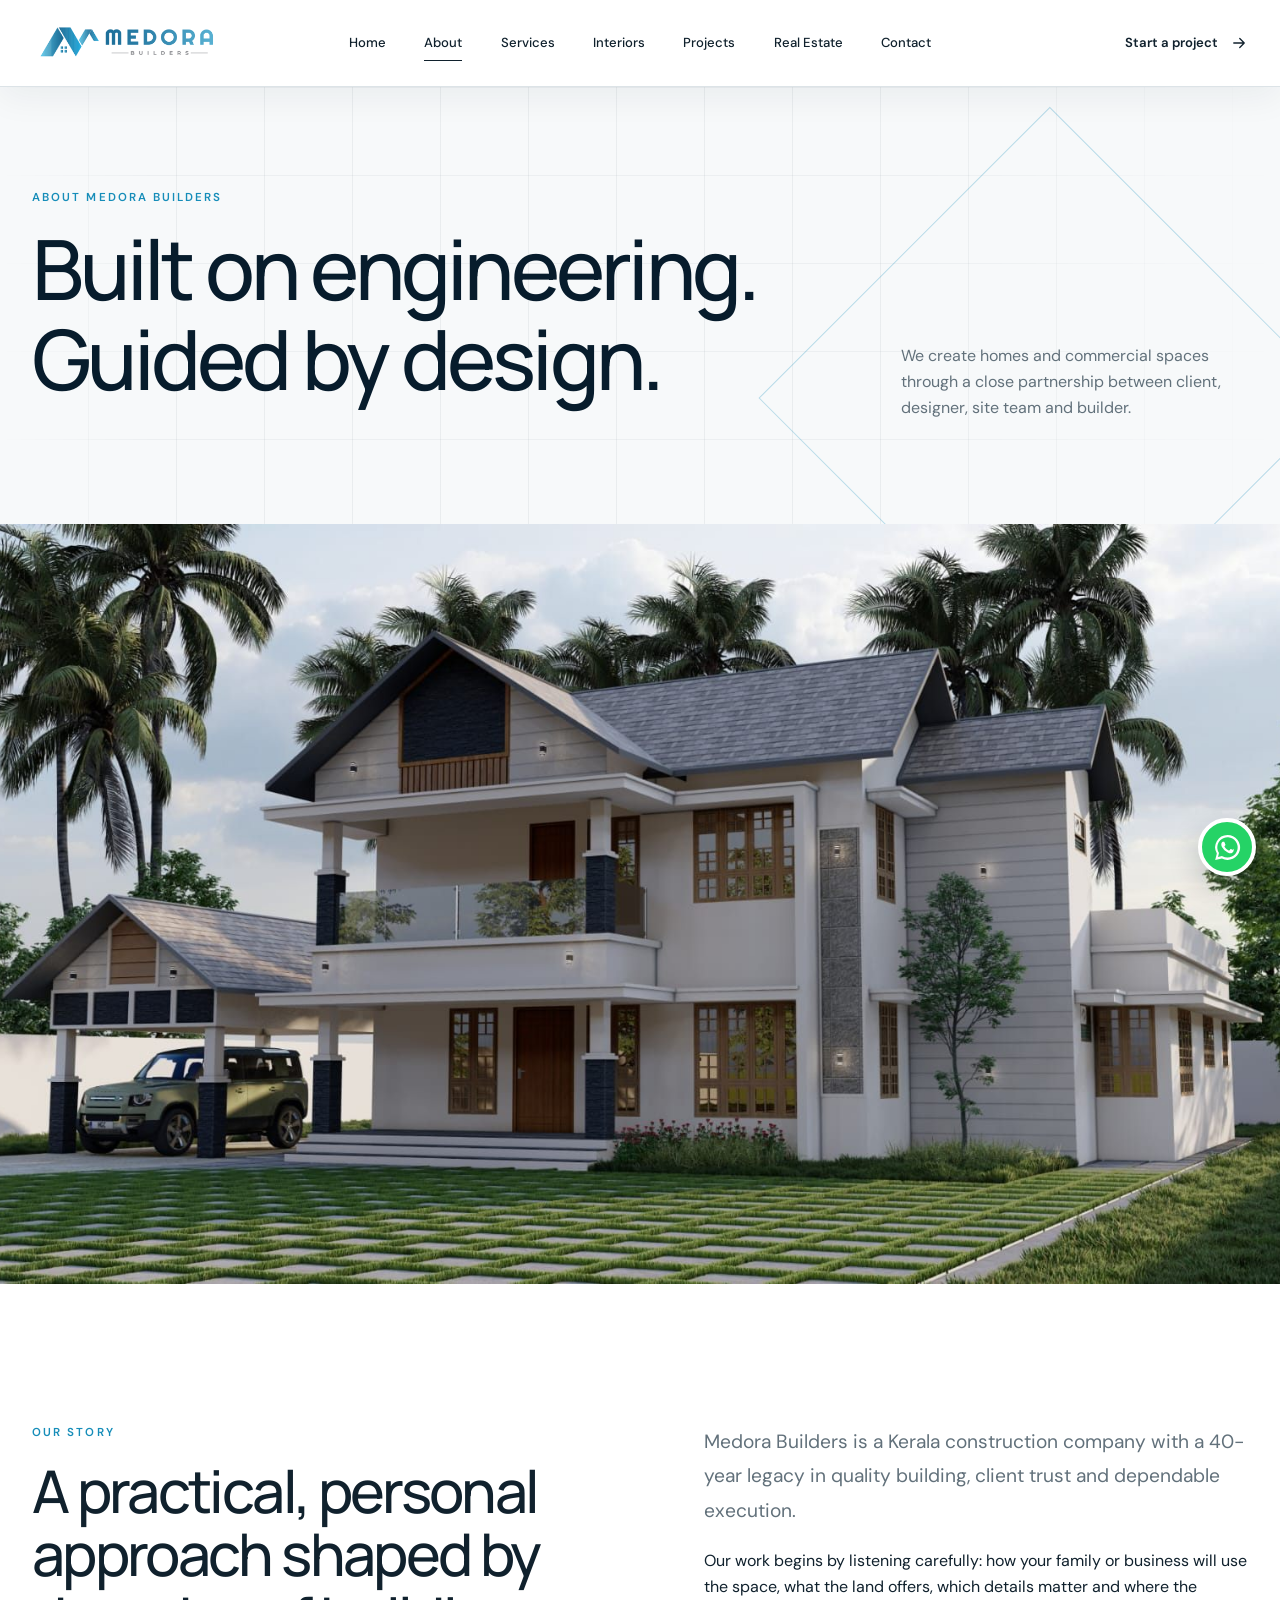
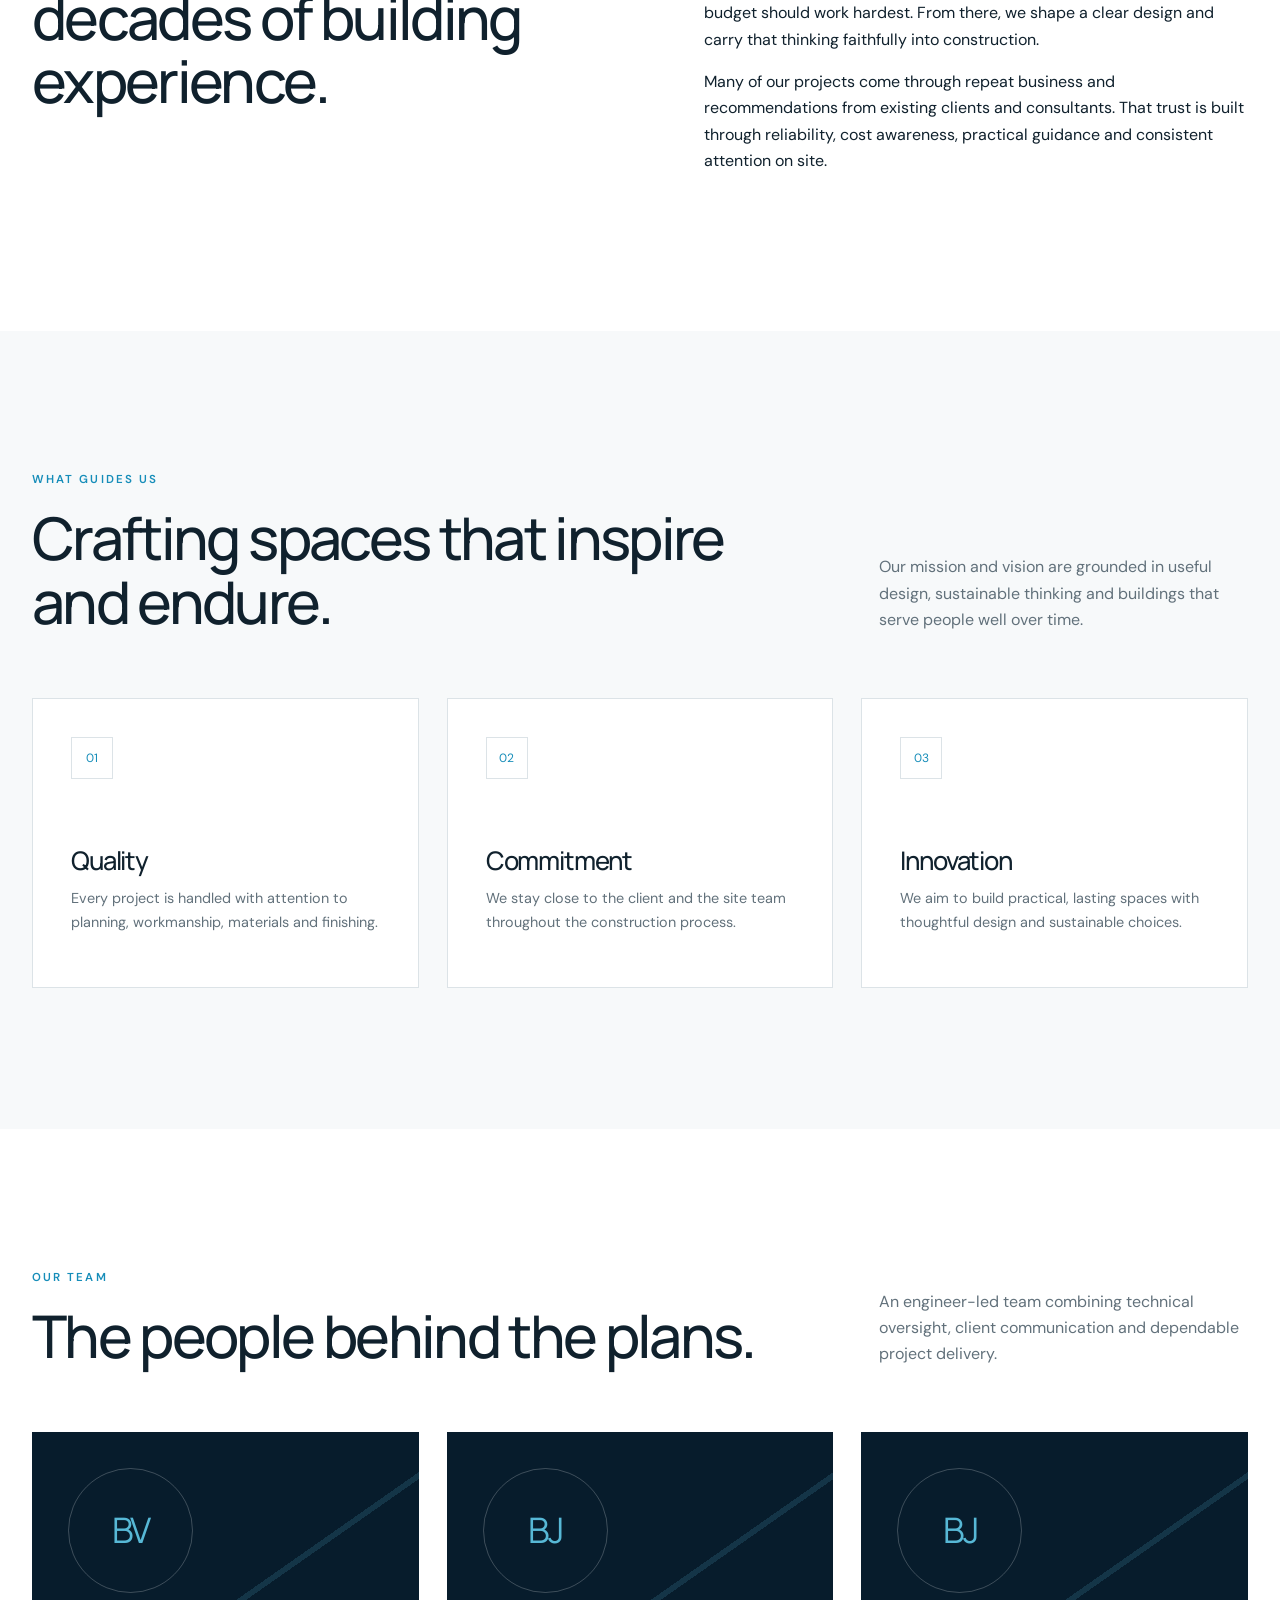
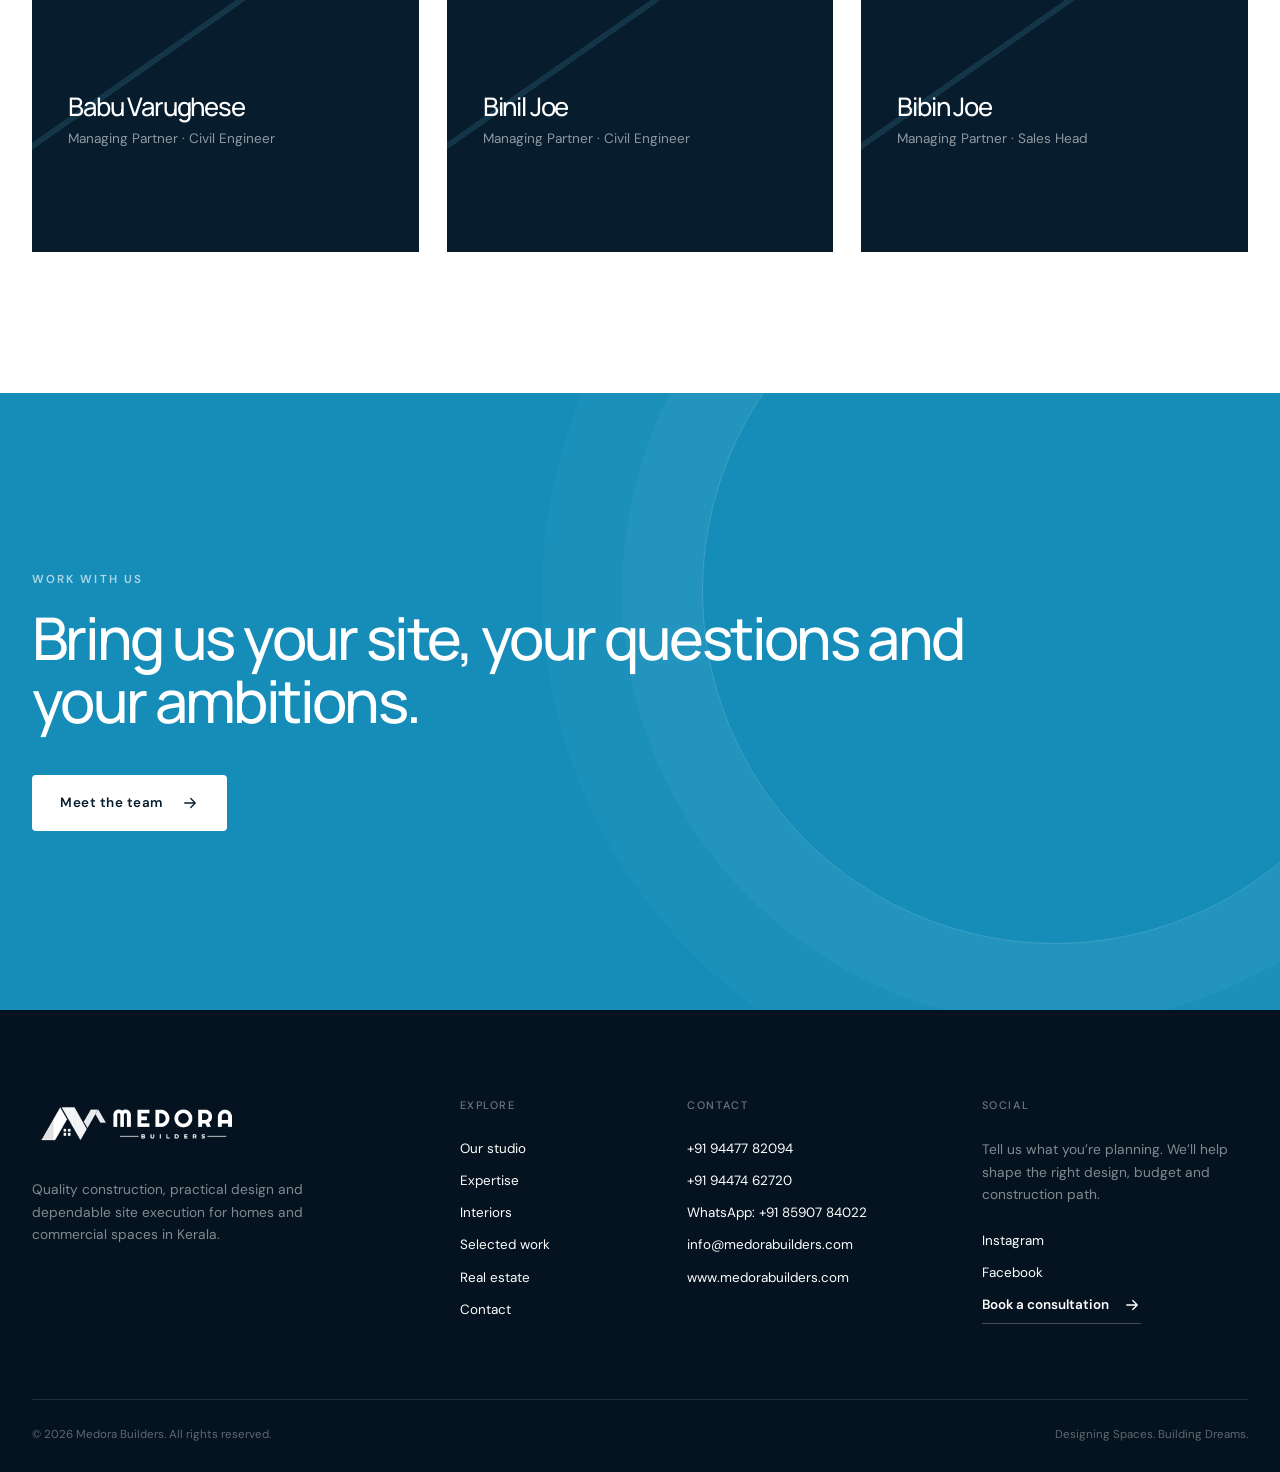
==== commit f3705acb: "Add Interior Design page & real-estate support Add a new interior-design.html page and extensive CSS" ====
--- a/about.html
+++ b/about.html
@@ -66,7 +66,7 @@
           <div class="team-grid">
             <article class="team-card" data-reveal><div class="team-monogram">BV</div><h3>Babu Varughese</h3><p>Managing Partner · Civil Engineer</p></article>
             <article class="team-card" data-reveal><div class="team-monogram">BJ</div><h3>Binil Joe</h3><p>Managing Partner · Civil Engineer</p></article>
-            <article class="team-card" data-reveal><div class="team-monogram">BJ</div><h3>Bibin Joe</h3><p>Sales Manager</p></article>
+            <article class="team-card" data-reveal><div class="team-monogram">BJ</div><h3>Bibin Joe</h3><p>Managing Partner · Sales Head</p></article>
           </div>
         </div>
       </section>
--- a/assets/css/styles.css
+++ b/assets/css/styles.css
@@ -798,6 +798,194 @@
   text-transform: uppercase;
 }
 
+.visual-inspiration {
+  position: relative;
+  overflow: hidden;
+  background:
+    linear-gradient(90deg, rgba(7, 28, 44, 0.055) 1px, transparent 1px),
+    linear-gradient(0deg, rgba(7, 28, 44, 0.045) 1px, transparent 1px),
+    var(--paper);
+  background-size: 72px 72px;
+}
+
+.visual-inspiration::before {
+  position: absolute;
+  top: 9%;
+  right: max(24px, calc((100vw - 1240px) / 2));
+  width: min(250px, 22vw);
+  aspect-ratio: 1;
+  border: 1px solid rgba(22, 141, 185, 0.28);
+  content: "";
+  transform: rotate(45deg);
+  animation: inspirationDrift 9s ease-in-out infinite;
+}
+
+.inspiration-grid {
+  position: relative;
+  z-index: 1;
+  display: grid;
+  grid-template-columns: 1.15fr 0.85fr 0.7fr;
+  grid-template-rows: 330px 330px;
+  gap: 20px;
+}
+
+.inspiration-card {
+  position: relative;
+  min-width: 0;
+  overflow: hidden;
+  color: var(--white);
+  background: var(--navy);
+}
+
+.inspiration-card-large {
+  grid-row: 1 / 3;
+}
+
+.inspiration-card img {
+  width: 100%;
+  height: 100%;
+  object-fit: cover;
+  transition: transform 0.9s cubic-bezier(0.2, 0.7, 0.2, 1);
+}
+
+.inspiration-card::after {
+  position: absolute;
+  inset: 0;
+  background:
+    linear-gradient(0deg, rgba(3, 18, 29, 0.76), transparent 58%),
+    linear-gradient(90deg, rgba(3, 18, 29, 0.28), transparent);
+  content: "";
+}
+
+.inspiration-card:hover img {
+  transform: scale(1.045);
+}
+
+.inspiration-copy {
+  position: absolute;
+  z-index: 1;
+  right: 24px;
+  bottom: 24px;
+  left: 24px;
+}
+
+.inspiration-copy span {
+  display: block;
+  margin-bottom: 9px;
+  color: var(--sky);
+  font-size: 0.68rem;
+  font-weight: 600;
+  letter-spacing: 0.14em;
+  text-transform: uppercase;
+}
+
+.inspiration-copy h3 {
+  max-width: 440px;
+  margin: 0;
+  font-size: clamp(1.25rem, 2.2vw, 1.9rem);
+  letter-spacing: 0;
+}
+
+.inspiration-studio-board {
+  position: relative;
+  overflow: hidden;
+  border: 1px solid var(--line);
+  background:
+    linear-gradient(90deg, rgba(7, 28, 44, 0.08) 1px, transparent 1px),
+    linear-gradient(0deg, rgba(7, 28, 44, 0.07) 1px, transparent 1px),
+    rgba(255, 255, 255, 0.72);
+  background-size: 34px 34px;
+}
+
+.inspiration-studio-board::before {
+  position: absolute;
+  top: 28px;
+  right: 28px;
+  left: 28px;
+  height: 12px;
+  background: repeating-linear-gradient(90deg, rgba(7, 28, 44, 0.54) 0 1px, transparent 1px 12px);
+  content: "";
+}
+
+.studio-board-plan {
+  position: absolute;
+  inset: 76px 34px 112px;
+  border: 1px solid rgba(7, 28, 44, 0.32);
+}
+
+.studio-board-plan span {
+  position: absolute;
+  display: block;
+}
+
+.studio-board-plan span:nth-child(1) {
+  top: 44%;
+  right: 0;
+  left: 0;
+  border-top: 1px solid rgba(22, 141, 185, 0.75);
+  animation: interiorDrawX 4.5s ease-in-out infinite;
+}
+
+.studio-board-plan span:nth-child(2) {
+  top: 0;
+  bottom: 0;
+  left: 54%;
+  border-left: 1px solid rgba(22, 141, 185, 0.75);
+  animation: interiorDrawY 4.9s ease-in-out infinite;
+}
+
+.studio-board-plan span:nth-child(3) {
+  right: 18px;
+  bottom: 18px;
+  width: 52px;
+  height: 40px;
+  border: 1px solid rgba(7, 28, 44, 0.36);
+}
+
+.studio-board-plan span:nth-child(4) {
+  top: 18px;
+  left: 18px;
+  width: 46px;
+  height: 46px;
+  border: 1px solid rgba(7, 28, 44, 0.36);
+  border-radius: 50%;
+}
+
+.studio-board-swatches {
+  position: absolute;
+  right: 34px;
+  bottom: 34px;
+  left: 34px;
+  display: grid;
+  grid-template-columns: repeat(4, 1fr);
+  gap: 9px;
+}
+
+.studio-board-swatches span {
+  height: 46px;
+  box-shadow: 0 12px 25px rgba(7, 28, 44, 0.08);
+  animation: swatchLift 4.4s ease-in-out infinite;
+}
+
+.studio-board-swatches span:nth-child(1) {
+  background: #f1eee7;
+}
+
+.studio-board-swatches span:nth-child(2) {
+  background: #c4a16f;
+  animation-delay: 0.2s;
+}
+
+.studio-board-swatches span:nth-child(3) {
+  background: #53615f;
+  animation-delay: 0.4s;
+}
+
+.studio-board-swatches span:nth-child(4) {
+  background: #112d38;
+  animation-delay: 0.6s;
+}
+
 .contact-banner {
   position: relative;
   padding: clamp(100px, 14vw, 190px) 0;
@@ -1230,6 +1418,42 @@
   object-fit: cover;
 }
 
+.property-feature-placeholder {
+  background:
+    linear-gradient(90deg, rgba(8, 37, 56, 0.92), rgba(8, 37, 56, 0.36)),
+    linear-gradient(90deg, rgba(87, 184, 214, 0.18) 1px, transparent 1px),
+    linear-gradient(0deg, rgba(87, 184, 214, 0.14) 1px, transparent 1px),
+    radial-gradient(circle at 74% 34%, rgba(87, 184, 214, 0.32), transparent 28%),
+    var(--navy);
+  background-size: auto, 58px 58px, 58px 58px, auto, auto;
+}
+
+.property-feature-placeholder::before,
+.property-feature-placeholder::after {
+  position: absolute;
+  content: "";
+}
+
+.property-feature-placeholder::before {
+  right: 11vw;
+  bottom: 18%;
+  width: min(520px, 46vw);
+  aspect-ratio: 1.35;
+  border: 1px solid rgba(255, 255, 255, 0.25);
+  border-top: 0;
+}
+
+.property-feature-placeholder::after {
+  right: calc(11vw - 1px);
+  bottom: calc(18% + min(190px, 17vw));
+  width: min(520px, 46vw);
+  height: min(230px, 19vw);
+  clip-path: polygon(0 100%, 50% 0, 100% 100%);
+  border: 1px solid rgba(87, 184, 214, 0.72);
+  border-bottom: 0;
+  background: rgba(87, 184, 214, 0.08);
+}
+
 .property-feature-content {
   position: relative;
   z-index: 1;
@@ -1273,6 +1497,55 @@
   height: 310px;
   overflow: hidden;
   background: #e7ecee;
+}
+
+.property-placeholder {
+  display: flex;
+  align-items: center;
+  justify-content: center;
+  color: var(--navy);
+  background:
+    linear-gradient(135deg, rgba(22, 141, 185, 0.12) 25%, transparent 25%) 0 0 / 28px 28px,
+    linear-gradient(225deg, rgba(7, 28, 44, 0.08) 25%, transparent 25%) 0 0 / 28px 28px,
+    linear-gradient(90deg, rgba(7, 28, 44, 0.1) 1px, transparent 1px),
+    linear-gradient(0deg, rgba(7, 28, 44, 0.08) 1px, transparent 1px),
+    var(--blue-soft);
+  background-size: 28px 28px, 28px 28px, 56px 56px, 56px 56px, auto;
+}
+
+.property-placeholder-content {
+  position: relative;
+  z-index: 1;
+  width: min(250px, calc(100% - 64px));
+  padding: 26px 22px;
+  border: 1px solid rgba(7, 28, 44, 0.2);
+  background: rgba(255, 255, 255, 0.76);
+  text-align: center;
+  backdrop-filter: blur(10px);
+  transition: transform 0.3s ease;
+}
+
+.property-placeholder:hover .property-placeholder-content {
+  transform: translateY(-4px);
+}
+
+.property-placeholder-content strong {
+  display: block;
+  margin-bottom: 8px;
+  font-family: "Manrope", Arial, sans-serif;
+  font-size: 1.15rem;
+  font-weight: 500;
+  letter-spacing: -0.02em;
+  line-height: 1.15;
+}
+
+.property-placeholder-content p {
+  margin: 0;
+  color: var(--muted);
+  font-size: 0.72rem;
+  font-weight: 600;
+  letter-spacing: 0.12em;
+  text-transform: uppercase;
 }
 
 .property-image img {
@@ -1732,6 +2005,602 @@
 
 .map-pin span {
   transform: rotate(45deg);
+}
+
+.interior-hero {
+  position: relative;
+  display: flex;
+  min-height: min(900px, 100svh);
+  align-items: flex-end;
+  overflow: hidden;
+  color: var(--white);
+  background: var(--navy);
+}
+
+.interior-hero::before {
+  position: absolute;
+  z-index: 1;
+  inset: 0;
+  background:
+    linear-gradient(90deg, rgba(3, 18, 29, 0.9) 0%, rgba(3, 18, 29, 0.62) 44%, rgba(3, 18, 29, 0.18) 100%),
+    linear-gradient(0deg, rgba(3, 18, 29, 0.82) 0%, transparent 62%);
+  content: "";
+}
+
+.interior-hero-media {
+  position: absolute;
+  inset: 0;
+}
+
+.interior-hero-media img {
+  width: 100%;
+  height: 100%;
+  object-fit: cover;
+}
+
+.interior-floating-board {
+  position: absolute;
+  z-index: 2;
+  right: max(34px, calc((100vw - 1240px) / 2));
+  bottom: 130px;
+  width: min(310px, 28vw);
+  aspect-ratio: 0.86;
+  border: 1px solid rgba(255, 255, 255, 0.24);
+  background: rgba(5, 28, 43, 0.42);
+  backdrop-filter: blur(16px);
+  animation: interiorFloat 7s ease-in-out infinite;
+}
+
+.interior-floating-board::before {
+  position: absolute;
+  inset: 18px;
+  border: 1px solid rgba(255, 255, 255, 0.12);
+  content: "";
+}
+
+.interior-mini-plan {
+  position: absolute;
+  top: 42px;
+  right: 34px;
+  left: 34px;
+  height: 145px;
+  border: 1px solid rgba(255, 255, 255, 0.5);
+}
+
+.interior-mini-plan span {
+  position: absolute;
+  display: block;
+  background: rgba(87, 184, 214, 0.74);
+}
+
+.interior-mini-plan span:nth-child(1) {
+  top: 46%;
+  right: 0;
+  left: 0;
+  height: 1px;
+  animation: interiorDrawX 3.8s ease-in-out infinite;
+}
+
+.interior-mini-plan span:nth-child(2) {
+  top: 0;
+  bottom: 0;
+  left: 42%;
+  width: 1px;
+  animation: interiorDrawY 4.2s ease-in-out infinite;
+}
+
+.interior-mini-plan span:nth-child(3) {
+  right: 18px;
+  bottom: 18px;
+  width: 48px;
+  height: 34px;
+  border: 1px solid rgba(255, 255, 255, 0.48);
+  background: transparent;
+}
+
+.interior-mini-plan span:nth-child(4) {
+  top: 18px;
+  left: 18px;
+  width: 42px;
+  height: 42px;
+  border-radius: 50%;
+  background: rgba(255, 255, 255, 0.16);
+}
+
+.interior-swatch-stack {
+  position: absolute;
+  right: 34px;
+  bottom: 42px;
+  left: 34px;
+  display: grid;
+  grid-template-columns: repeat(3, 1fr);
+  gap: 10px;
+}
+
+.interior-swatch-stack span {
+  height: 56px;
+  border: 1px solid rgba(255, 255, 255, 0.2);
+  animation: swatchLift 4s ease-in-out infinite;
+}
+
+.interior-swatch-stack span:nth-child(1) {
+  background: #c8b08a;
+}
+
+.interior-swatch-stack span:nth-child(2) {
+  background: #f3eee4;
+  animation-delay: 0.35s;
+}
+
+.interior-swatch-stack span:nth-child(3) {
+  background: #314447;
+  animation-delay: 0.7s;
+}
+
+.interior-measure-line {
+  position: absolute;
+  top: 220px;
+  right: 42px;
+  left: 42px;
+  height: 1px;
+  background: repeating-linear-gradient(90deg, rgba(255, 255, 255, 0.76) 0 10px, transparent 10px 18px);
+}
+
+.interior-measure-line::before,
+.interior-measure-line::after {
+  position: absolute;
+  top: -5px;
+  width: 1px;
+  height: 11px;
+  background: rgba(255, 255, 255, 0.76);
+  content: "";
+}
+
+.interior-measure-line::before {
+  left: 0;
+}
+
+.interior-measure-line::after {
+  right: 0;
+}
+
+.interior-hero-content {
+  position: relative;
+  z-index: 2;
+  padding: 170px 0 150px;
+}
+
+.interior-hero h1,
+.interior-intro h2,
+.interior-service-grid h3,
+.interior-showcase-copy h2,
+.interior-why-list h3,
+.interior-conversion h2 {
+  letter-spacing: 0;
+}
+
+.interior-hero h1 {
+  max-width: 1040px;
+  margin-bottom: 28px;
+  font-size: clamp(3.2rem, 6.8vw, 6.8rem);
+}
+
+.interior-hero-content > p:not(.section-kicker) {
+  max-width: 650px;
+  margin-bottom: 36px;
+  color: rgba(255, 255, 255, 0.76);
+  font-size: clamp(1.02rem, 1.4vw, 1.22rem);
+}
+
+.interior-hero-strip {
+  position: absolute;
+  z-index: 2;
+  right: 0;
+  bottom: 0;
+  left: 0;
+  display: grid;
+  border-top: 1px solid rgba(255, 255, 255, 0.16);
+  background: rgba(3, 18, 29, 0.62);
+  grid-template-columns: repeat(4, 1fr);
+  backdrop-filter: blur(14px);
+}
+
+.interior-hero-strip span {
+  min-width: 0;
+  padding: 21px 24px;
+  border-right: 1px solid rgba(255, 255, 255, 0.16);
+  font-size: 0.72rem;
+  font-weight: 600;
+  letter-spacing: 0.12em;
+  line-height: 1.35;
+  text-transform: uppercase;
+}
+
+.interior-hero-strip span:last-child {
+  border-right: 0;
+}
+
+.interior-intro {
+  display: grid;
+  grid-template-columns: minmax(280px, 0.88fr) minmax(420px, 1.12fr);
+  gap: clamp(58px, 9vw, 130px);
+}
+
+.interior-intro h2 {
+  margin-bottom: 0;
+}
+
+.interior-proof-row {
+  display: grid;
+  margin-top: 48px;
+  border-top: 1px solid var(--line);
+  grid-template-columns: repeat(3, 1fr);
+}
+
+.interior-proof-row div {
+  padding: 28px 26px 0 0;
+  border-right: 1px solid var(--line);
+}
+
+.interior-proof-row div + div {
+  padding-left: 26px;
+}
+
+.interior-proof-row div:last-child {
+  border-right: 0;
+}
+
+.interior-proof-row strong,
+.interior-proof-row span {
+  display: block;
+}
+
+.interior-proof-row strong {
+  margin-bottom: 9px;
+  color: var(--navy);
+  font-family: "Manrope", Arial, sans-serif;
+  font-size: clamp(1.65rem, 3vw, 2.6rem);
+  font-weight: 500;
+  line-height: 1;
+}
+
+.interior-proof-row span {
+  color: var(--muted);
+  font-size: 0.84rem;
+  line-height: 1.5;
+}
+
+.interior-service-grid {
+  display: grid;
+  grid-template-columns: repeat(3, 1fr);
+  gap: 1px;
+  background: var(--line);
+}
+
+.interior-service-grid article {
+  min-height: 310px;
+  padding: 34px;
+  background: var(--white);
+}
+
+.interior-service-grid span {
+  display: inline-flex;
+  width: 42px;
+  height: 42px;
+  align-items: center;
+  justify-content: center;
+  margin-bottom: 68px;
+  border: 1px solid var(--line);
+  color: var(--blue);
+  font-size: 0.72rem;
+  font-weight: 600;
+}
+
+.interior-service-grid h3 {
+  margin-bottom: 14px;
+}
+
+.interior-service-grid p {
+  margin: 0;
+  color: var(--muted);
+  font-size: 0.9rem;
+}
+
+.interior-mood-section {
+  overflow: hidden;
+}
+
+.interior-moodboard {
+  display: grid;
+  grid-template-columns: 1.1fr 0.9fr 0.7fr;
+  grid-template-rows: 320px 320px;
+  gap: 20px;
+}
+
+.interior-mood-card {
+  position: relative;
+  min-width: 0;
+  overflow: hidden;
+  margin: 0;
+  background: var(--navy);
+}
+
+.interior-mood-large {
+  grid-row: 1 / 3;
+}
+
+.interior-mood-card img {
+  width: 100%;
+  height: 100%;
+  object-fit: cover;
+  transition: transform 0.8s cubic-bezier(0.2, 0.7, 0.2, 1);
+}
+
+.interior-mood-card::after {
+  position: absolute;
+  inset: 0;
+  background: linear-gradient(0deg, rgba(3, 18, 29, 0.72), transparent 58%);
+  content: "";
+}
+
+.interior-mood-card:hover img {
+  transform: scale(1.04);
+}
+
+.interior-mood-card figcaption {
+  position: absolute;
+  z-index: 1;
+  right: 24px;
+  bottom: 24px;
+  left: 24px;
+  color: var(--white);
+}
+
+.interior-mood-card figcaption span,
+.interior-mood-card figcaption strong {
+  display: block;
+}
+
+.interior-mood-card figcaption span {
+  margin-bottom: 8px;
+  color: var(--sky);
+  font-size: 0.68rem;
+  font-weight: 600;
+  letter-spacing: 0.14em;
+  text-transform: uppercase;
+}
+
+.interior-mood-card figcaption strong {
+  font-family: "Manrope", Arial, sans-serif;
+  font-size: clamp(1.2rem, 2vw, 1.65rem);
+  font-weight: 500;
+  letter-spacing: 0;
+  line-height: 1.15;
+}
+
+.interior-design-lab {
+  position: relative;
+  overflow: hidden;
+  border: 1px solid var(--line);
+  background:
+    linear-gradient(90deg, rgba(7, 28, 44, 0.08) 1px, transparent 1px),
+    linear-gradient(0deg, rgba(7, 28, 44, 0.07) 1px, transparent 1px),
+    var(--paper);
+  background-size: 34px 34px;
+}
+
+.lab-ruler {
+  position: absolute;
+  top: 28px;
+  right: 28px;
+  left: 28px;
+  height: 10px;
+  background: repeating-linear-gradient(90deg, var(--navy) 0 1px, transparent 1px 13px);
+  opacity: 0.45;
+}
+
+.lab-grid {
+  position: absolute;
+  inset: 70px 34px 110px;
+  border: 1px solid rgba(7, 28, 44, 0.28);
+}
+
+.lab-grid span {
+  position: absolute;
+  display: block;
+  border-color: rgba(22, 141, 185, 0.65);
+}
+
+.lab-grid span:nth-child(1) {
+  top: 45%;
+  right: 0;
+  left: 0;
+  border-top: 1px solid;
+  animation: interiorDrawX 4.4s ease-in-out infinite;
+}
+
+.lab-grid span:nth-child(2) {
+  top: 0;
+  bottom: 0;
+  left: 52%;
+  border-left: 1px solid;
+  animation: interiorDrawY 4.8s ease-in-out infinite;
+}
+
+.lab-grid span:nth-child(3) {
+  right: 18px;
+  bottom: 18px;
+  width: 54px;
+  height: 42px;
+  border: 1px solid;
+}
+
+.lab-grid span:nth-child(4) {
+  top: 18px;
+  left: 18px;
+  width: 46px;
+  height: 46px;
+  border: 1px solid;
+  border-radius: 50%;
+}
+
+.lab-swatches {
+  position: absolute;
+  right: 34px;
+  bottom: 34px;
+  left: 34px;
+  display: grid;
+  grid-template-columns: repeat(4, 1fr);
+  gap: 9px;
+}
+
+.lab-swatches span {
+  height: 44px;
+  animation: swatchLift 4.5s ease-in-out infinite;
+}
+
+.lab-swatches span:nth-child(1) {
+  background: #f0ece3;
+}
+
+.lab-swatches span:nth-child(2) {
+  background: #bb9f78;
+  animation-delay: 0.2s;
+}
+
+.lab-swatches span:nth-child(3) {
+  background: #566361;
+  animation-delay: 0.4s;
+}
+
+.lab-swatches span:nth-child(4) {
+  background: #172d36;
+  animation-delay: 0.6s;
+}
+
+.interior-showcase-grid {
+  display: grid;
+  grid-template-columns: minmax(360px, 0.95fr) minmax(420px, 1.05fr);
+  align-items: center;
+  gap: clamp(58px, 9vw, 130px);
+}
+
+.interior-showcase-image {
+  height: min(690px, 72vw);
+  min-height: 520px;
+  overflow: hidden;
+}
+
+.interior-showcase-image img {
+  width: 100%;
+  height: 100%;
+  object-fit: cover;
+}
+
+.interior-showcase-copy p:not(.section-kicker) {
+  max-width: 640px;
+  color: var(--muted);
+}
+
+.interior-why-list {
+  display: grid;
+  margin-top: 42px;
+  border-top: 1px solid var(--line);
+}
+
+.interior-why-list article {
+  display: grid;
+  padding: 24px 0;
+  border-bottom: 1px solid var(--line);
+  grid-template-columns: 50px 0.72fr 1fr;
+  gap: 22px;
+}
+
+.interior-why-list span {
+  color: var(--blue);
+  font-size: 0.72rem;
+  font-weight: 600;
+}
+
+.interior-why-list h3 {
+  margin: 0;
+  font-size: 1.12rem;
+}
+
+.interior-why-list p {
+  margin: 0;
+  color: var(--muted);
+  font-size: 0.87rem;
+}
+
+.interior-conversion {
+  max-width: 1040px;
+  text-align: center;
+}
+
+.interior-conversion h2 {
+  margin-bottom: 34px;
+}
+
+.interior-conversion-actions {
+  display: flex;
+  align-items: center;
+  justify-content: center;
+  gap: 22px;
+}
+
+@keyframes interiorFloat {
+  0%,
+  100% {
+    transform: translateY(0);
+  }
+  50% {
+    transform: translateY(-14px);
+  }
+}
+
+@keyframes interiorDrawX {
+  0%,
+  100% {
+    transform: scaleX(0.72);
+    transform-origin: left;
+  }
+  50% {
+    transform: scaleX(1);
+    transform-origin: left;
+  }
+}
+
+@keyframes interiorDrawY {
+  0%,
+  100% {
+    transform: scaleY(0.72);
+    transform-origin: top;
+  }
+  50% {
+    transform: scaleY(1);
+    transform-origin: top;
+  }
+}
+
+@keyframes swatchLift {
+  0%,
+  100% {
+    transform: translateY(0);
+  }
+  50% {
+    transform: translateY(-6px);
+  }
+}
+
+@keyframes inspirationDrift {
+  0%,
+  100% {
+    transform: translateY(0) rotate(45deg);
+  }
+  50% {
+    transform: translateY(18px) rotate(45deg);
+  }
 }
 
 .site-footer {
@@ -1926,13 +2795,58 @@
     grid-template-columns: repeat(2, 1fr);
   }
 
+  .inspiration-grid {
+    grid-template-columns: repeat(2, 1fr);
+    grid-template-rows: 380px 320px 300px;
+  }
+
+  .inspiration-card-large {
+    grid-column: 1 / -1;
+    grid-row: auto;
+  }
+
+  .inspiration-studio-board {
+    grid-column: 1 / -1;
+  }
+
   .architectural-grid,
-  .real-estate-support {
+  .real-estate-support,
+  .interior-intro,
+  .interior-showcase-grid {
     grid-template-columns: 1fr;
   }
 
   .architectural-board {
     min-height: 470px;
+  }
+
+  .interior-service-grid {
+    grid-template-columns: repeat(2, 1fr);
+  }
+
+  .interior-floating-board {
+    right: 24px;
+    width: 250px;
+    opacity: 0.82;
+  }
+
+  .interior-moodboard {
+    grid-template-columns: repeat(2, 1fr);
+    grid-template-rows: 360px 320px 300px;
+  }
+
+  .interior-mood-large {
+    grid-column: 1 / -1;
+    grid-row: auto;
+  }
+
+  .interior-design-lab {
+    grid-column: 1 / -1;
+  }
+
+  .interior-showcase-image {
+    height: 560px;
+    min-height: 0;
   }
 
   .property-grid {
@@ -2009,6 +2923,10 @@
     min-height: 780px;
   }
 
+  .interior-hero {
+    min-height: 820px;
+  }
+
   .hero::before {
     background:
       linear-gradient(90deg, rgba(3, 21, 34, 0.83), rgba(3, 21, 34, 0.2)),
@@ -2020,9 +2938,27 @@
     padding-bottom: 60px;
   }
 
+  .interior-hero-content {
+    padding-top: 132px;
+    padding-bottom: 165px;
+  }
+
   .hero-content h1 {
     margin-bottom: 24px;
     font-size: clamp(2.85rem, 13vw, 4rem);
+  }
+
+  .interior-hero h1 {
+    overflow-wrap: anywhere;
+    font-size: clamp(2.65rem, 12vw, 3.75rem);
+  }
+
+  .interior-hero-content > p:not(.section-kicker) {
+    line-height: 1.58;
+  }
+
+  .interior-floating-board {
+    display: none;
   }
 
   .hero-intro,
@@ -2059,6 +2995,76 @@
     display: none;
   }
 
+  .interior-hero-strip {
+    grid-template-columns: repeat(2, 1fr);
+  }
+
+  .interior-hero-strip span {
+    padding: 15px 17px;
+    font-size: 0.64rem;
+  }
+
+  .interior-proof-row {
+    grid-template-columns: 1fr;
+  }
+
+  .interior-proof-row div,
+  .interior-proof-row div + div {
+    padding: 22px 0;
+    border-right: 0;
+    border-bottom: 1px solid var(--line);
+  }
+
+  .interior-service-grid {
+    grid-template-columns: 1fr;
+  }
+
+  .interior-service-grid article {
+    min-height: 255px;
+    padding: 28px;
+  }
+
+  .interior-service-grid span {
+    margin-bottom: 44px;
+  }
+
+  .interior-moodboard {
+    display: block;
+  }
+
+  .interior-mood-card,
+  .interior-design-lab {
+    width: 100%;
+    height: 330px;
+    margin-bottom: 14px;
+  }
+
+  .interior-mood-large {
+    height: 430px;
+  }
+
+  .interior-showcase-image {
+    height: 430px;
+  }
+
+  .interior-why-list article {
+    grid-template-columns: 42px 1fr;
+    gap: 12px 18px;
+  }
+
+  .interior-why-list p {
+    grid-column: 2;
+  }
+
+  .interior-conversion {
+    text-align: left;
+  }
+
+  .interior-conversion-actions {
+    align-items: flex-start;
+    flex-direction: column;
+  }
+
   .stats-row {
     margin-top: 58px;
     grid-template-columns: 1fr;
@@ -2122,6 +3128,42 @@
 
   .process-list {
     grid-template-columns: 1fr;
+  }
+
+  .visual-inspiration::before {
+    right: -80px;
+    width: 210px;
+  }
+
+  .inspiration-grid {
+    display: block;
+  }
+
+  .inspiration-card,
+  .inspiration-studio-board {
+    width: 100%;
+    height: 320px;
+    margin-bottom: 14px;
+  }
+
+  .inspiration-card-large {
+    height: 430px;
+  }
+
+  .inspiration-copy {
+    right: 20px;
+    bottom: 20px;
+    left: 20px;
+  }
+
+  .studio-board-plan {
+    inset: 68px 28px 104px;
+  }
+
+  .studio-board-swatches {
+    right: 28px;
+    bottom: 28px;
+    left: 28px;
   }
 
   .process-item,
